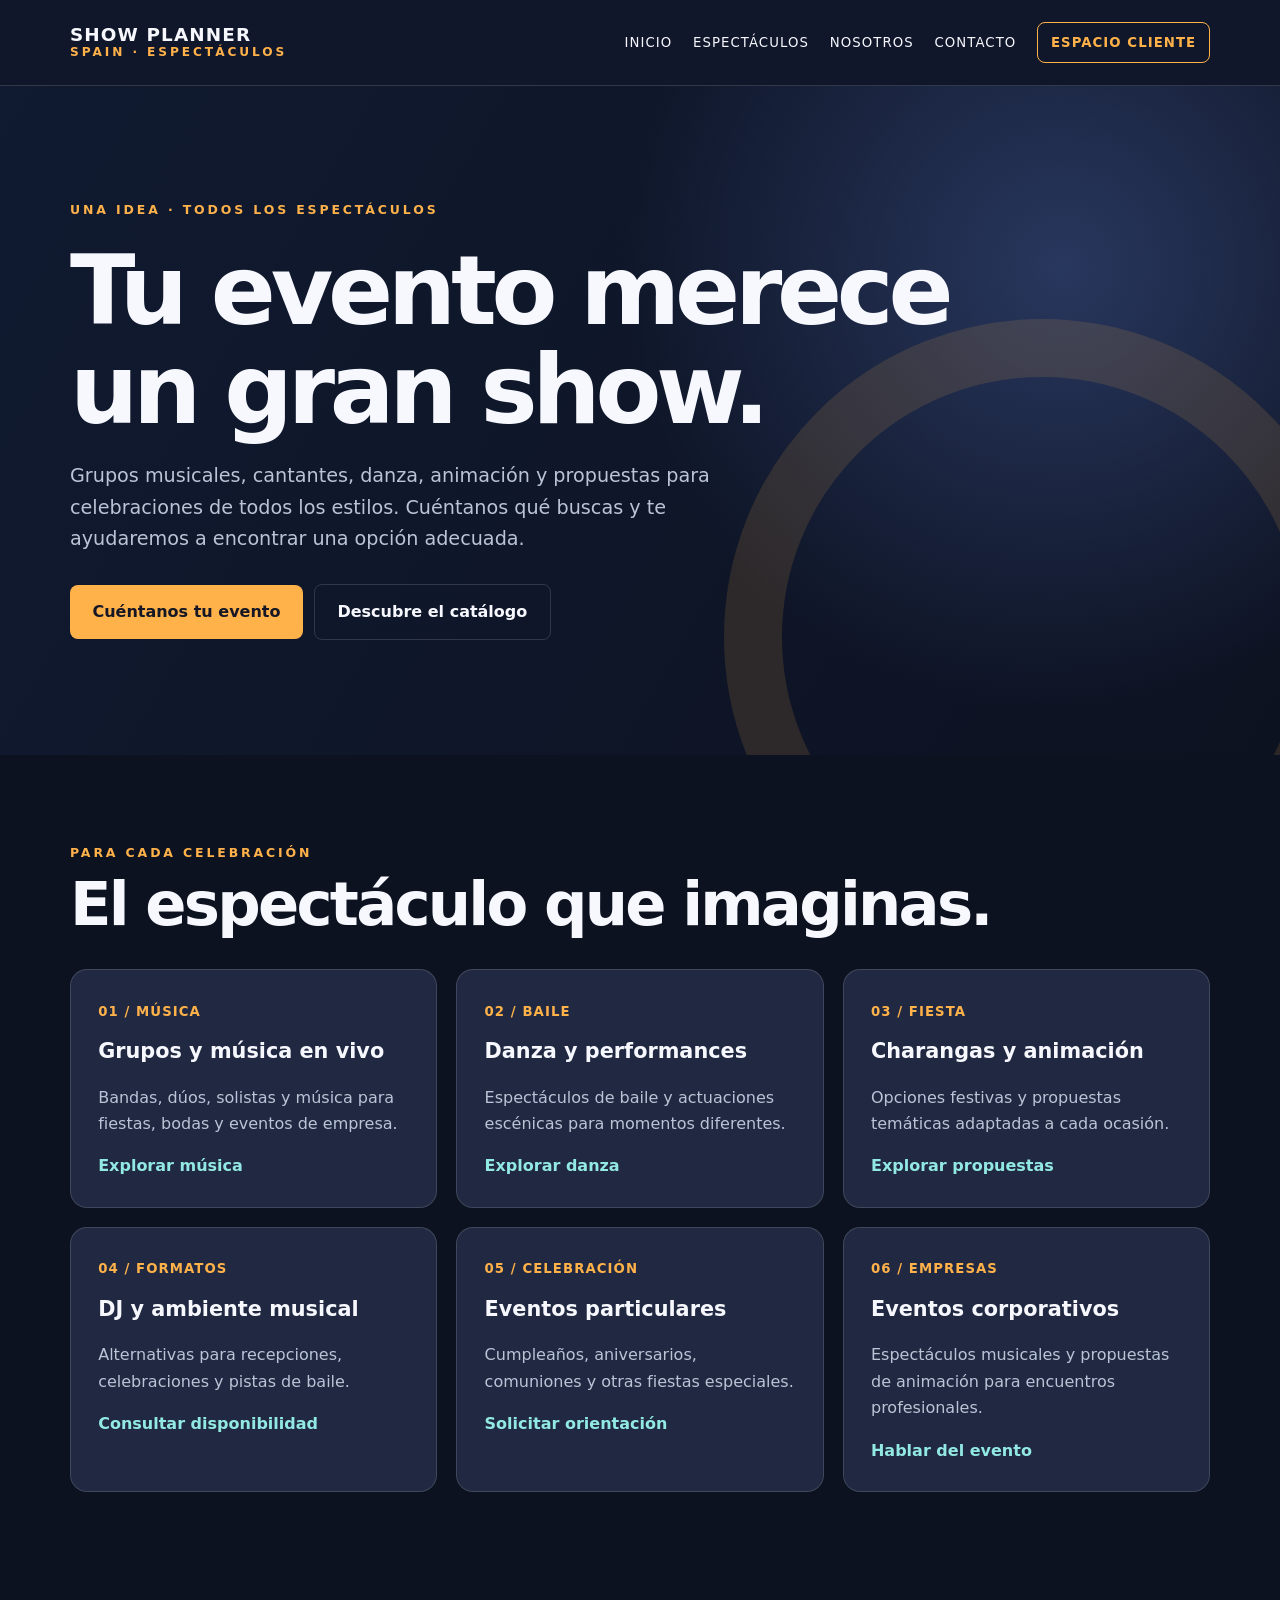
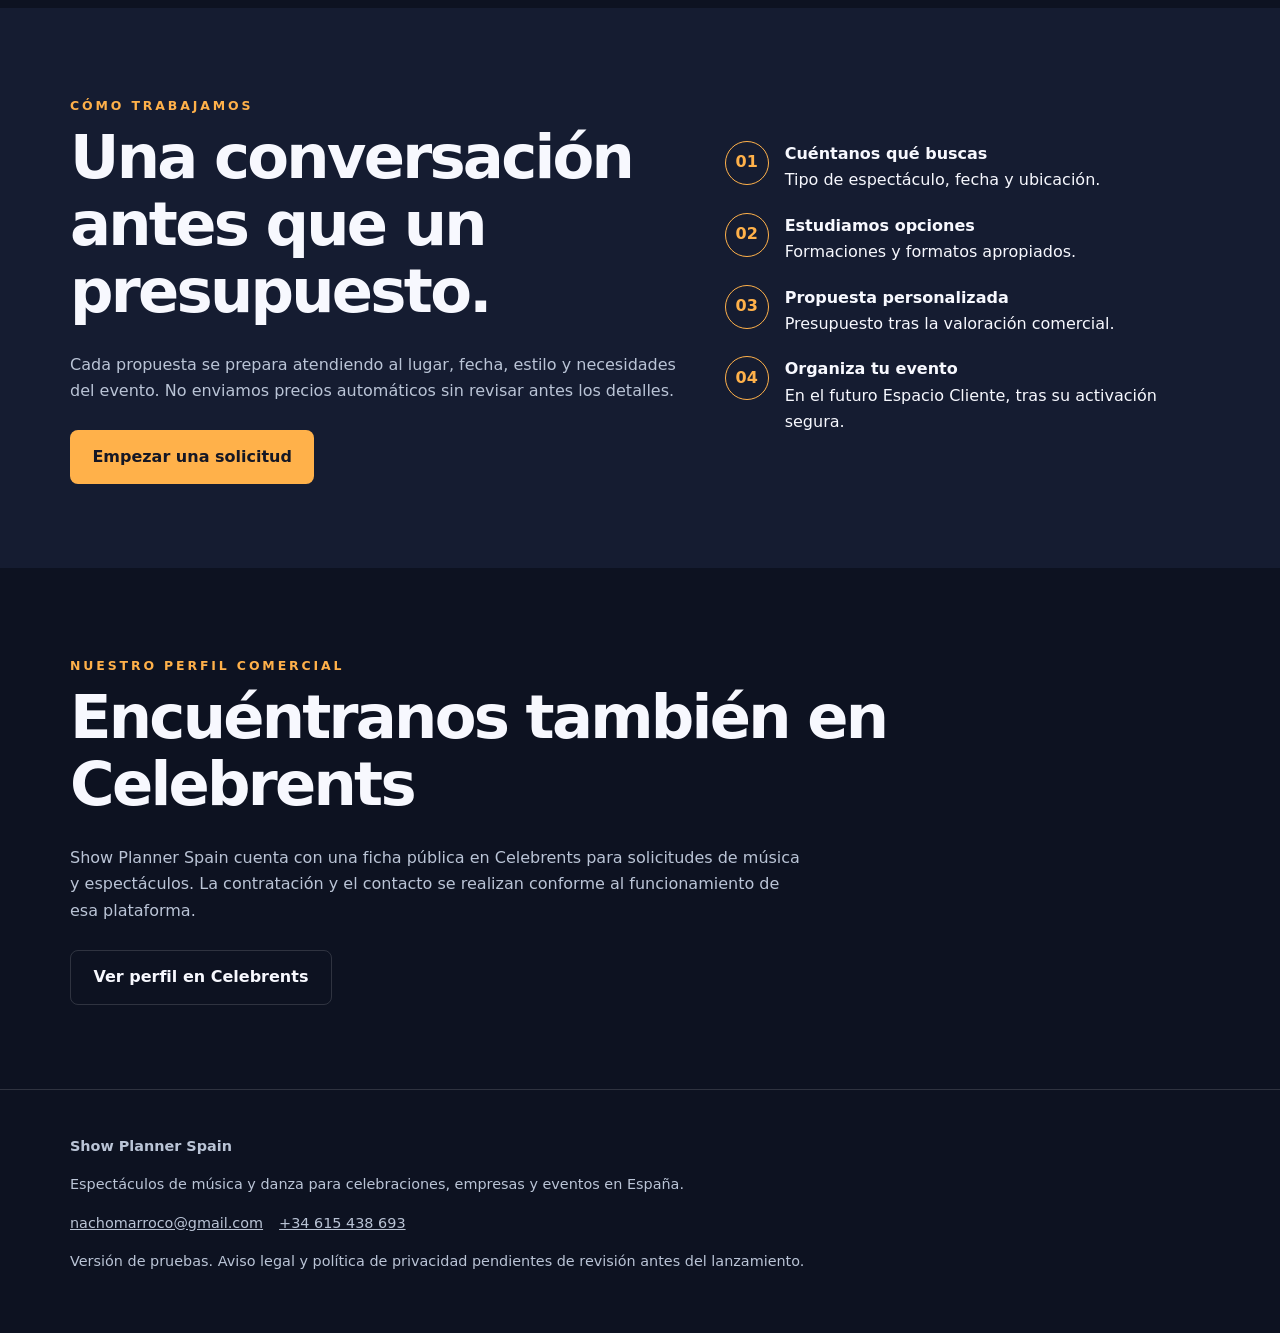
==== index.html @ 099fd8d4 "Initialize independent Show Planner Spain staging website and client portal mockup" ====
<!doctype html><html lang="es"><head><meta charset="utf-8"><meta name="viewport" content="width=device-width,initial-scale=1"><meta name="robots" content="noindex,nofollow"><meta name="theme-color" content="#0d1221"><meta name="description" content="Show Planner Spain: agencia de espectáculos musicales, danza y animación para eventos en España."><title>Espectáculos musicales y danza para eventos | Show Planner Spain</title><link rel="stylesheet" href="styles.css"></head><body><a class="skip" href="#contenido">Saltar al contenido</a><header class="top"><div class="wrap nav"><a class="mark" href="index.html">SHOW PLANNER <span>SPAIN · ESPECTÁCULOS</span></a><nav class="menu" aria-label="Navegación principal"><a href="index.html" aria-current="page">Inicio</a><a href="catalogo.html">Espectáculos</a><a href="quienes-somos.html">Nosotros</a><a href="contacto.html">Contacto</a><a class="client" href="espacio-cliente.html">Espacio Cliente</a></nav></div></header><main id="contenido"><section class="hero"><div class="wrap"><span class="eyebrow">Una idea · Todos los espectáculos</span><h1>Tu evento merece un gran show.</h1><p>Grupos musicales, cantantes, danza, animación y propuestas para celebraciones de todos los estilos. Cuéntanos qué buscas y te ayudaremos a encontrar una opción adecuada.</p><a class="btn" href="contacto.html">Cuéntanos tu evento</a><a class="btn outline" href="catalogo.html">Descubre el catálogo</a></div></section><section class="section" id="catalogo"><div class="wrap"><span class="eyebrow">Para cada celebración</span><h2>El espectáculo que imaginas.</h2><div class="grid"><article class="card"><strong>01 / MÚSICA</strong><h3>Grupos y música en vivo</h3><p>Bandas, dúos, solistas y música para fiestas, bodas y eventos de empresa.</p><a href="catalogo.html#musica">Explorar música</a></article><article class="card"><strong>02 / BAILE</strong><h3>Danza y performances</h3><p>Espectáculos de baile y actuaciones escénicas para momentos diferentes.</p><a href="catalogo.html#danza">Explorar danza</a></article><article class="card"><strong>03 / FIESTA</strong><h3>Charangas y animación</h3><p>Opciones festivas y propuestas temáticas adaptadas a cada ocasión.</p><a href="catalogo.html#fiestas">Explorar propuestas</a></article><article class="card"><strong>04 / FORMATOS</strong><h3>DJ y ambiente musical</h3><p>Alternativas para recepciones, celebraciones y pistas de baile.</p><a href="contacto.html">Consultar disponibilidad</a></article><article class="card"><strong>05 / CELEBRACIÓN</strong><h3>Eventos particulares</h3><p>Cumpleaños, aniversarios, comuniones y otras fiestas especiales.</p><a href="contacto.html">Solicitar orientación</a></article><article class="card"><strong>06 / EMPRESAS</strong><h3>Eventos corporativos</h3><p>Espectáculos musicales y propuestas de animación para encuentros profesionales.</p><a href="contacto.html">Hablar del evento</a></article></div></div></section><section class="section soft"><div class="wrap two"><div><span class="eyebrow">Cómo trabajamos</span><h2>Una conversación antes que un presupuesto.</h2><p class="lead">Cada propuesta se prepara atendiendo al lugar, fecha, estilo y necesidades del evento. No enviamos precios automáticos sin revisar antes los detalles.</p><a class="btn" href="contacto.html">Empezar una solicitud</a></div><div class="steps"><div class="step"><div><strong>Cuéntanos qué buscas</strong><br>Tipo de espectáculo, fecha y ubicación.</div></div><div class="step"><div><strong>Estudiamos opciones</strong><br>Formaciones y formatos apropiados.</div></div><div class="step"><div><strong>Propuesta personalizada</strong><br>Presupuesto tras la valoración comercial.</div></div><div class="step"><div><strong>Organiza tu evento</strong><br>En el futuro Espacio Cliente, tras su activación segura.</div></div></div></div></section><section class="section"><div class="wrap"><span class="eyebrow">Nuestro perfil comercial</span><h2>Encuéntranos también en Celebrents</h2><p class="lead">Show Planner Spain cuenta con una ficha pública en Celebrents para solicitudes de música y espectáculos. La contratación y el contacto se realizan conforme al funcionamiento de esa plataforma.</p><a class="btn outline" href="https://www.celebrents.es/show-planner-spain-139260/" target="_blank" rel="noopener noreferrer">Ver perfil en Celebrents</a></div></section></main><footer class="footer"><div class="wrap"><strong>Show Planner Spain</strong><p>Espectáculos de música y danza para celebraciones, empresas y eventos en España.</p><p><a href="mailto:nachomarroco@gmail.com">nachomarroco@gmail.com</a><a href="tel:+34615438693">+34 615 438 693</a></p><p>Versión de pruebas. Aviso legal y política de privacidad pendientes de revisión antes del lanzamiento.</p></div></footer></body></html>
---- styles.css ----
:root{--bg:#0d1221;--bg2:#151c31;--panel:#202941;--white:#f7f8fe;--muted:#bac4d6;--accent:#ffb14a;--line:rgba(255,255,255,.14);--cyan:#92e8e2}
*{box-sizing:border-box}html{scroll-behavior:smooth}body{margin:0;background:var(--bg);color:var(--white);font:16px/1.65 system-ui,-apple-system,Segoe UI,sans-serif}a{color:inherit}a:hover{color:var(--accent)}.wrap{width:min(1140px,91%);margin:auto}.skip{position:absolute;left:-9999px}.skip:focus{position:fixed;z-index:99;top:1rem;left:1rem;background:#fff;color:#111;padding:1rem}.top{background:#11172a;border-bottom:1px solid var(--line);position:sticky;top:0;z-index:20}.nav{min-height:85px;display:flex;align-items:center;gap:1.4rem;justify-content:space-between}.mark{font-weight:900;letter-spacing:.06em;font-size:1.15rem;line-height:1.12;text-decoration:none}.mark span{display:block;color:var(--accent);font-size:.76rem;letter-spacing:.24em}.menu{display:flex;align-items:center;gap:1.3rem;flex-wrap:wrap}.menu a{font-size:.83rem;text-transform:uppercase;text-decoration:none;letter-spacing:.08em}.menu .client{border:1px solid var(--accent);border-radius:8px;padding:.55rem .8rem;color:var(--accent);font-weight:700}.hero{padding:110px 0 115px;position:relative;overflow:hidden;background:radial-gradient(circle at 83% 27%,#28375e 0,transparent 38%),linear-gradient(120deg,#101a30,#0d1221)}.hero:after{content:'';position:absolute;right:-80px;bottom:-200px;width:520px;height:520px;border:58px solid rgba(255,177,74,.13);border-radius:50%;pointer-events:none}.eyebrow{color:var(--accent);text-transform:uppercase;letter-spacing:.23em;font-size:.78rem;font-weight:800}.hero h1{font-size:clamp(2.75rem,7.6vw,6rem);line-height:1.03;letter-spacing:-.055em;max-width:930px;margin:20px 0}.hero p{color:var(--muted);font-size:1.2rem;max-width:670px}.btn{display:inline-block;background:var(--accent);color:#151725!important;padding:.85rem 1.4rem;border-radius:8px;font-weight:850;text-decoration:none;margin-right:.7rem;margin-top:.6rem}.btn.outline{background:transparent;border:1px solid var(--line);color:var(--white)!important}.section{padding:84px 0}.section.soft{background:var(--bg2)}h2{font-size:clamp(2.1rem,5vw,3.8rem);line-height:1.1;letter-spacing:-.045em;margin:.35rem 0 1.7rem}h3{font-size:1.3rem;margin:.65rem 0}.lead{color:var(--muted);max-width:730px}.grid{display:grid;grid-template-columns:repeat(3,minmax(0,1fr));gap:1.2rem;margin:2rem 0}.card{background:var(--panel);border:1px solid var(--line);padding:1.7rem;border-radius:17px;min-height:210px}.card strong{color:var(--accent);font-size:.83rem;letter-spacing:.08em}.card p{color:var(--muted)}.card a{font-weight:800;text-decoration:none;color:var(--cyan)}.two{display:grid;grid-template-columns:1.25fr 1fr;gap:3rem;align-items:center}.steps{counter-reset:step}.step{display:flex;gap:1rem;margin:1.2rem 0}.step:before{counter-increment:step;content:counter(step,decimal-leading-zero);display:grid;place-items:center;border:1px solid var(--accent);color:var(--accent);height:42px;min-width:42px;border-radius:50%;font-weight:800}.footer{padding:45px 0;border-top:1px solid var(--line);font-size:.9rem;color:var(--muted)}.footer a{margin-right:1rem}.note{border-left:3px solid var(--accent);padding:1.1rem 1.4rem;background:var(--panel);border-radius:0 10px 10px 0;margin:2rem 0}.pill{display:inline-block;border-radius:100px;border:1px solid var(--line);padding:.27rem .8rem;font-size:.8rem;color:var(--cyan)}.portal{max-width:800px;padding:4rem 0}.portal-card{background:var(--panel);border:1px solid var(--line);padding:2rem;border-radius:18px}.status{border-radius:8px;padding:.8rem 1rem;background:#2b2832;color:#ffe6bc}.tag{display:inline-block;background:rgba(255,177,74,.1);color:var(--accent);border:1px solid rgba(255,177,74,.3);border-radius:8px;padding:.15rem .6rem;font-size:.77rem}.contact-card{padding:2rem;background:var(--panel);border-radius:16px;border:1px solid var(--line)}.contact-card a{font-weight:700;word-break:break-word}@media(max-width:870px){.grid{grid-template-columns:repeat(2,1fr)}.two{grid-template-columns:1fr}.nav{align-items:flex-start;padding:18px 0;flex-direction:column}.menu{gap:.8rem}.menu a{font-size:.75rem}}@media(max-width:570px){.hero{padding:68px 0 80px}.grid{grid-template-columns:1fr}.section{padding:60px 0}.btn{display:block;text-align:center;margin-right:0}.card{min-height:auto}.menu .client{width:100%;text-align:center}}
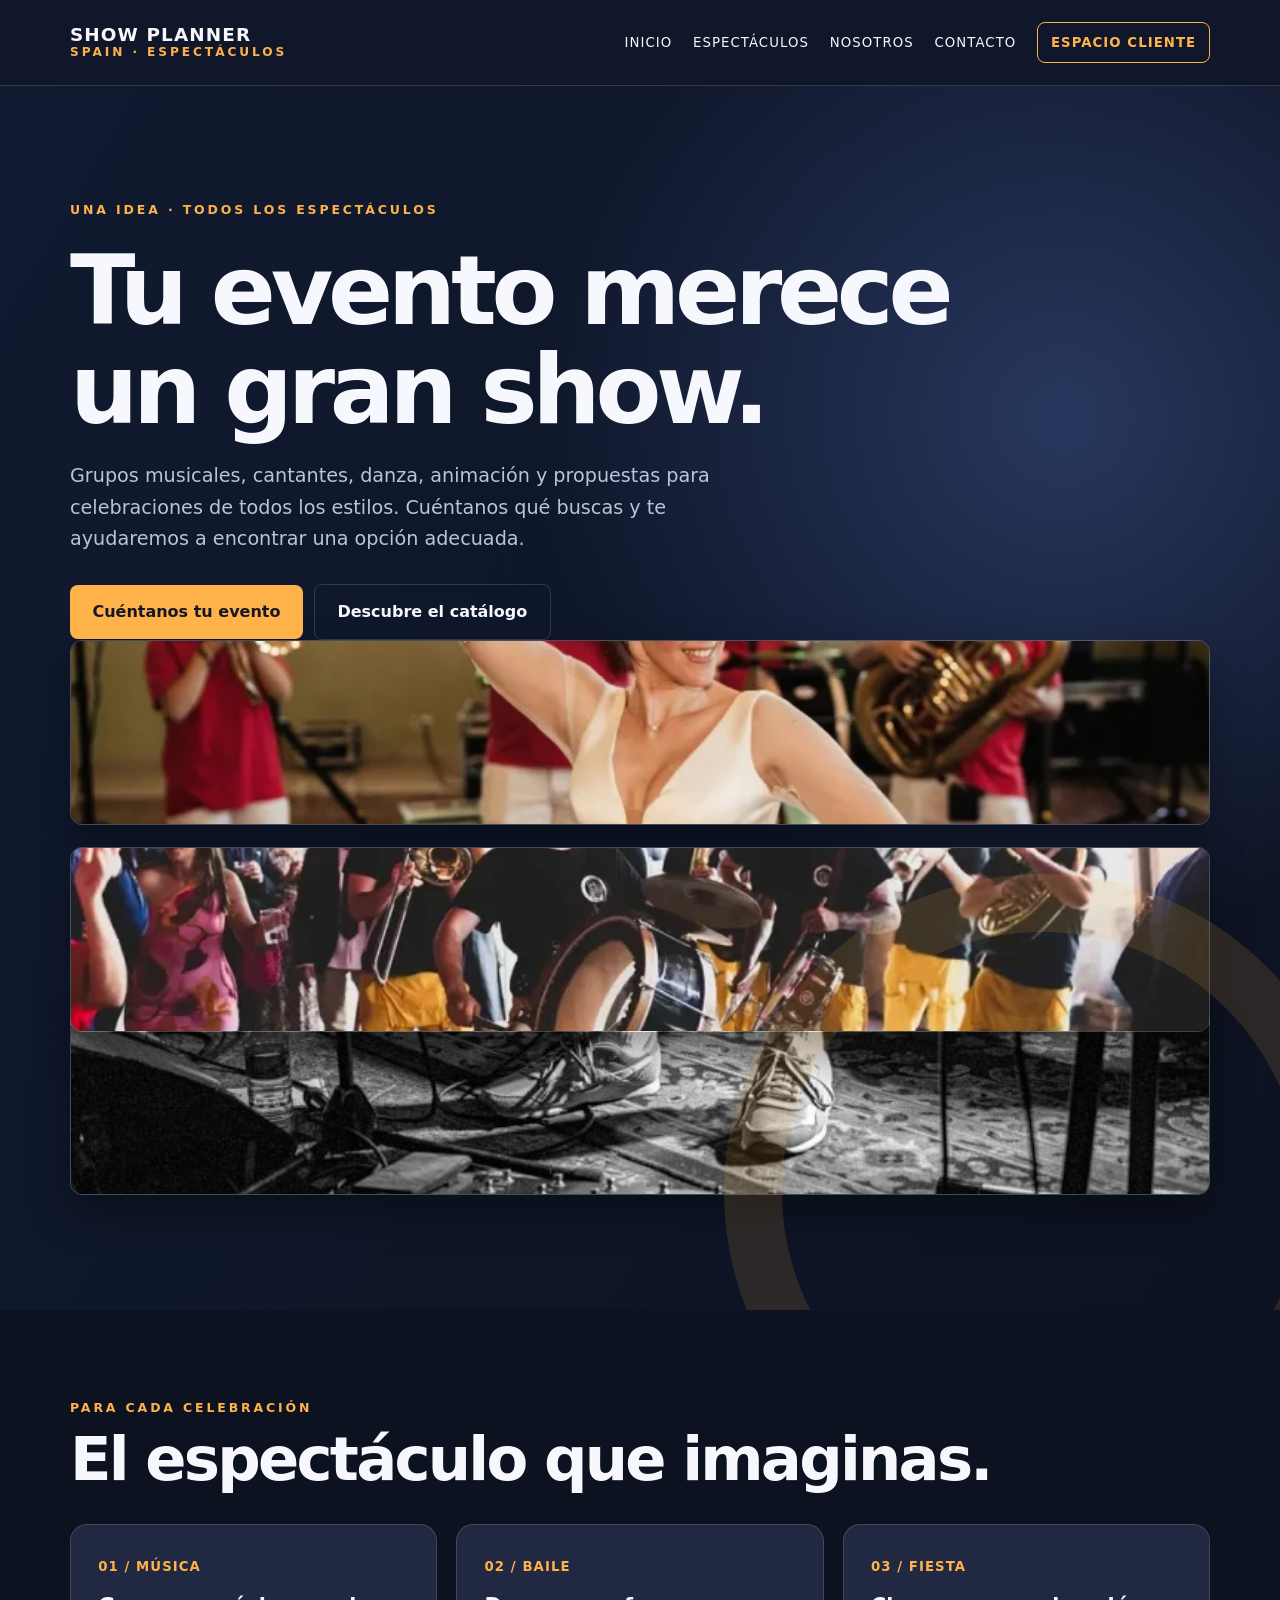
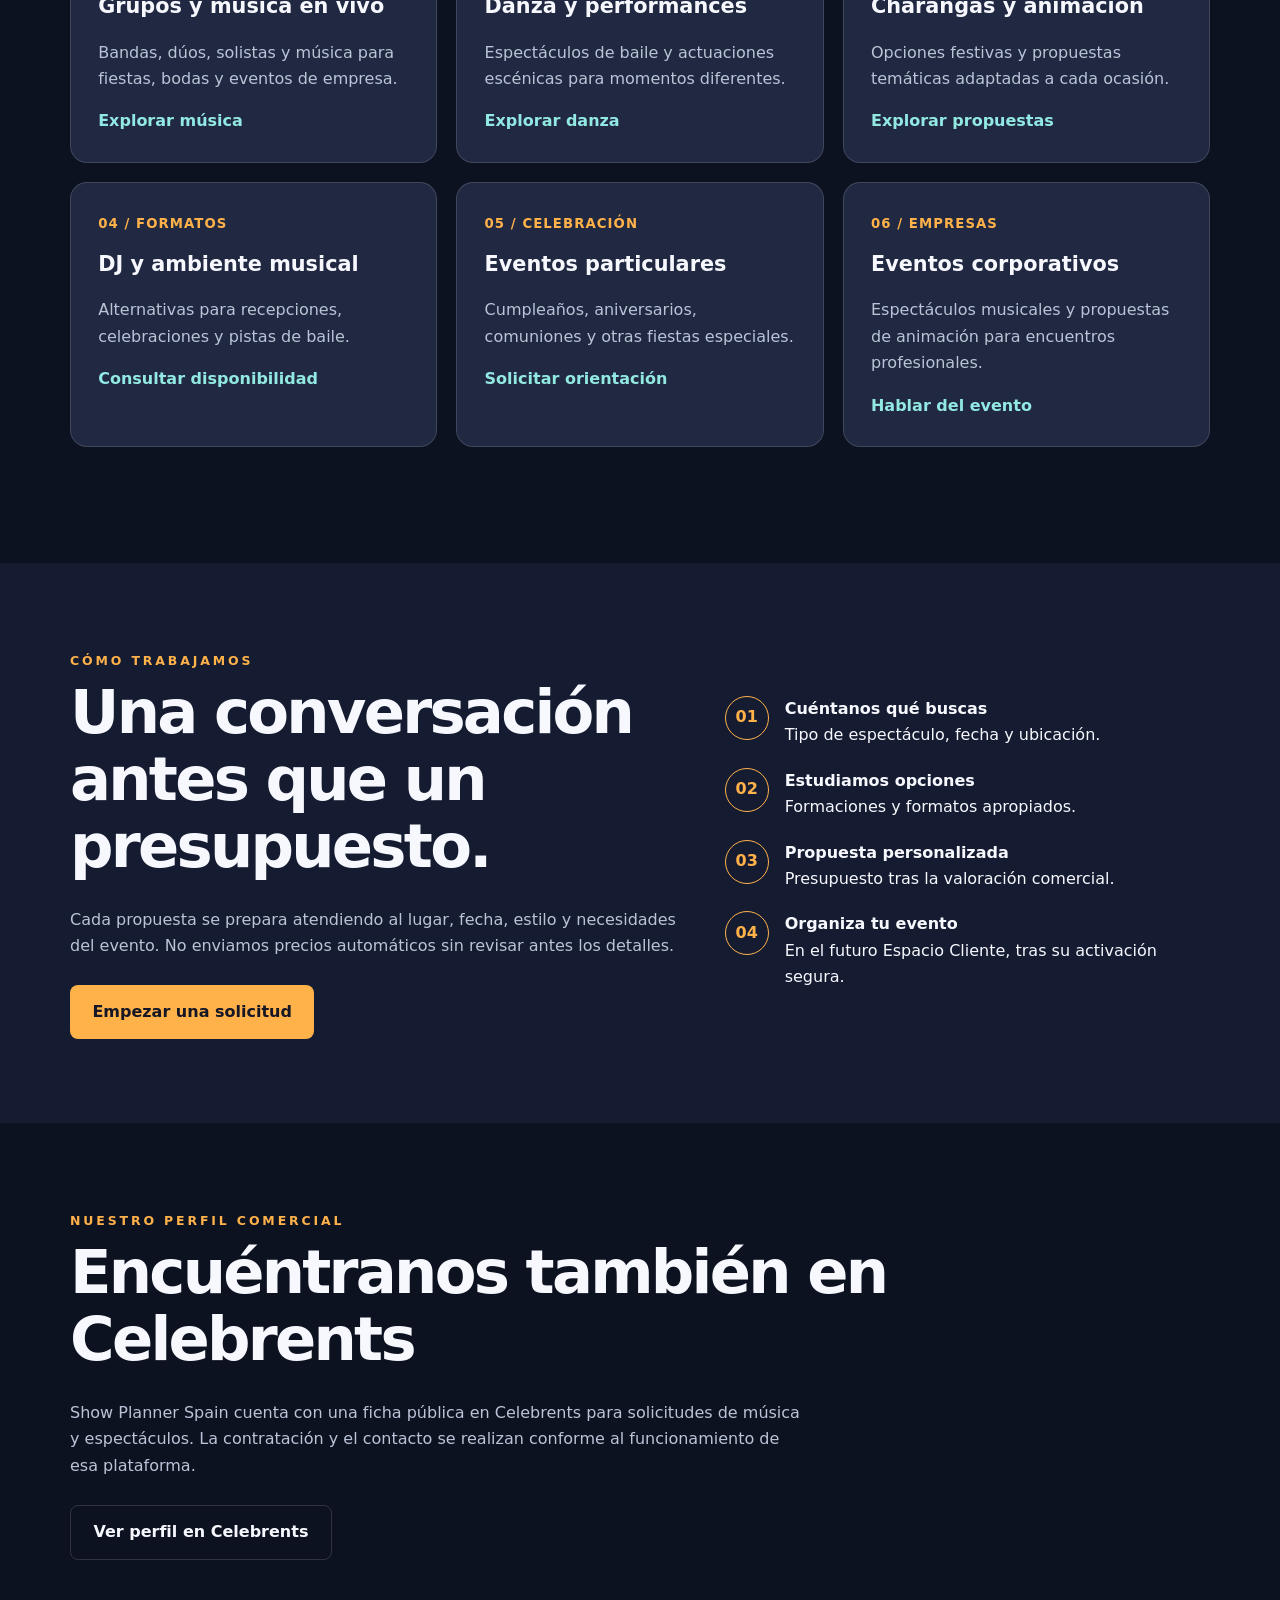
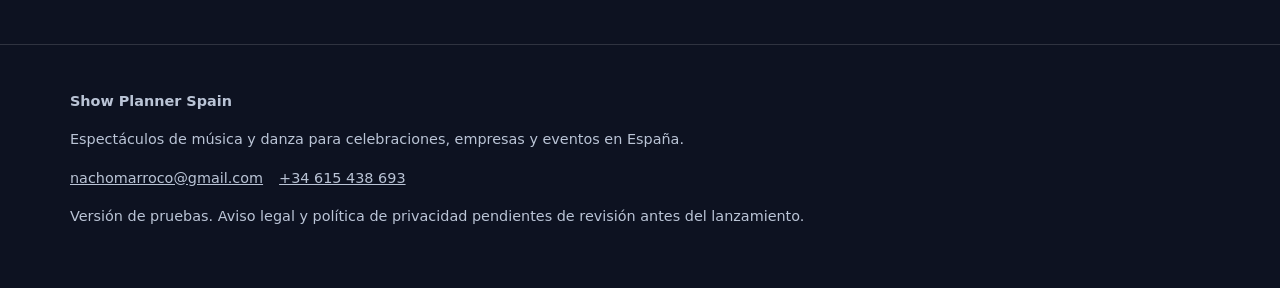
==== commit 4bc6b951: "Add locally hosted original Show Planner images to staging homepage" ====
--- a/index.html
+++ b/index.html
@@ -1 +1 @@
-<!doctype html><html lang="es"><head><meta charset="utf-8"><meta name="viewport" content="width=device-width,initial-scale=1"><meta name="robots" content="noindex,nofollow"><meta name="theme-color" content="#0d1221"><meta name="description" content="Show Planner Spain: agencia de espectáculos musicales, danza y animación para eventos en España."><title>Espectáculos musicales y danza para eventos | Show Planner Spain</title><link rel="stylesheet" href="styles.css"></head><body><a class="skip" href="#contenido">Saltar al contenido</a><header class="top"><div class="wrap nav"><a class="mark" href="index.html">SHOW PLANNER <span>SPAIN · ESPECTÁCULOS</span></a><nav class="menu" aria-label="Navegación principal"><a href="index.html" aria-current="page">Inicio</a><a href="catalogo.html">Espectáculos</a><a href="quienes-somos.html">Nosotros</a><a href="contacto.html">Contacto</a><a class="client" href="espacio-cliente.html">Espacio Cliente</a></nav></div></header><main id="contenido"><section class="hero"><div class="wrap"><span class="eyebrow">Una idea · Todos los espectáculos</span><h1>Tu evento merece un gran show.</h1><p>Grupos musicales, cantantes, danza, animación y propuestas para celebraciones de todos los estilos. Cuéntanos qué buscas y te ayudaremos a encontrar una opción adecuada.</p><a class="btn" href="contacto.html">Cuéntanos tu evento</a><a class="btn outline" href="catalogo.html">Descubre el catálogo</a></div></section><section class="section" id="catalogo"><div class="wrap"><span class="eyebrow">Para cada celebración</span><h2>El espectáculo que imaginas.</h2><div class="grid"><article class="card"><strong>01 / MÚSICA</strong><h3>Grupos y música en vivo</h3><p>Bandas, dúos, solistas y música para fiestas, bodas y eventos de empresa.</p><a href="catalogo.html#musica">Explorar música</a></article><article class="card"><strong>02 / BAILE</strong><h3>Danza y performances</h3><p>Espectáculos de baile y actuaciones escénicas para momentos diferentes.</p><a href="catalogo.html#danza">Explorar danza</a></article><article class="card"><strong>03 / FIESTA</strong><h3>Charangas y animación</h3><p>Opciones festivas y propuestas temáticas adaptadas a cada ocasión.</p><a href="catalogo.html#fiestas">Explorar propuestas</a></article><article class="card"><strong>04 / FORMATOS</strong><h3>DJ y ambiente musical</h3><p>Alternativas para recepciones, celebraciones y pistas de baile.</p><a href="contacto.html">Consultar disponibilidad</a></article><article class="card"><strong>05 / CELEBRACIÓN</strong><h3>Eventos particulares</h3><p>Cumpleaños, aniversarios, comuniones y otras fiestas especiales.</p><a href="contacto.html">Solicitar orientación</a></article><article class="card"><strong>06 / EMPRESAS</strong><h3>Eventos corporativos</h3><p>Espectáculos musicales y propuestas de animación para encuentros profesionales.</p><a href="contacto.html">Hablar del evento</a></article></div></div></section><section class="section soft"><div class="wrap two"><div><span class="eyebrow">Cómo trabajamos</span><h2>Una conversación antes que un presupuesto.</h2><p class="lead">Cada propuesta se prepara atendiendo al lugar, fecha, estilo y necesidades del evento. No enviamos precios automáticos sin revisar antes los detalles.</p><a class="btn" href="contacto.html">Empezar una solicitud</a></div><div class="steps"><div class="step"><div><strong>Cuéntanos qué buscas</strong><br>Tipo de espectáculo, fecha y ubicación.</div></div><div class="step"><div><strong>Estudiamos opciones</strong><br>Formaciones y formatos apropiados.</div></div><div class="step"><div><strong>Propuesta personalizada</strong><br>Presupuesto tras la valoración comercial.</div></div><div class="step"><div><strong>Organiza tu evento</strong><br>En el futuro Espacio Cliente, tras su activación segura.</div></div></div></div></section><section class="section"><div class="wrap"><span class="eyebrow">Nuestro perfil comercial</span><h2>Encuéntranos también en Celebrents</h2><p class="lead">Show Planner Spain cuenta con una ficha pública en Celebrents para solicitudes de música y espectáculos. La contratación y el contacto se realizan conforme al funcionamiento de esa plataforma.</p><a class="btn outline" href="https://www.celebrents.es/show-planner-spain-139260/" target="_blank" rel="noopener noreferrer">Ver perfil en Celebrents</a></div></section></main><footer class="footer"><div class="wrap"><strong>Show Planner Spain</strong><p>Espectáculos de música y danza para celebraciones, empresas y eventos en España.</p><p><a href="mailto:nachomarroco@gmail.com">nachomarroco@gmail.com</a><a href="tel:+34615438693">+34 615 438 693</a></p><p>Versión de pruebas. Aviso legal y política de privacidad pendientes de revisión antes del lanzamiento.</p></div></footer></body></html>+<!doctype html><html lang="es"><head><meta charset="utf-8"><meta name="viewport" content="width=device-width,initial-scale=1"><meta name="robots" content="noindex,nofollow"><meta name="theme-color" content="#0d1221"><meta name="description" content="Show Planner Spain: agencia de espectáculos musicales, danza y animación para eventos en España."><title>Espectáculos musicales y danza para eventos | Show Planner Spain</title><link rel="stylesheet" href="styles.css"></head><body><a class="skip" href="#contenido">Saltar al contenido</a><header class="top"><div class="wrap nav"><a class="mark" href="index.html">SHOW PLANNER <span>SPAIN · ESPECTÁCULOS</span></a><nav class="menu" aria-label="Navegación principal"><a href="index.html" aria-current="page">Inicio</a><a href="catalogo.html">Espectáculos</a><a href="quienes-somos.html">Nosotros</a><a href="contacto.html">Contacto</a><a class="client" href="espacio-cliente.html">Espacio Cliente</a></nav></div></header><main id="contenido"><section class="hero"><div class="wrap"><span class="eyebrow">Una idea · Todos los espectáculos</span><h1>Tu evento merece un gran show.</h1><p>Grupos musicales, cantantes, danza, animación y propuestas para celebraciones de todos los estilos. Cuéntanos qué buscas y te ayudaremos a encontrar una opción adecuada.</p><a class="btn" href="contacto.html">Cuéntanos tu evento</a><a class="btn outline" href="catalogo.html">Descubre el catálogo</a><div class="hero-images" aria-label="Fotografías procedentes de la web original Show Planner Spain"><img src="assets/espectaculo-01.webp" alt="Fotografía de un espectáculo en Show Planner Spain" loading="lazy"><img src="assets/espectaculo-02.webp" alt="Actuación musical de la galería de Show Planner Spain" loading="lazy"><img src="assets/espectaculo-03.jpg" alt="Imagen del catálogo original de Show Planner Spain" loading="lazy"></div></div></section><section class="section" id="catalogo"><div class="wrap"><span class="eyebrow">Para cada celebración</span><h2>El espectáculo que imaginas.</h2><div class="grid"><article class="card"><strong>01 / MÚSICA</strong><h3>Grupos y música en vivo</h3><p>Bandas, dúos, solistas y música para fiestas, bodas y eventos de empresa.</p><a href="catalogo.html#musica">Explorar música</a></article><article class="card"><strong>02 / BAILE</strong><h3>Danza y performances</h3><p>Espectáculos de baile y actuaciones escénicas para momentos diferentes.</p><a href="catalogo.html#danza">Explorar danza</a></article><article class="card"><strong>03 / FIESTA</strong><h3>Charangas y animación</h3><p>Opciones festivas y propuestas temáticas adaptadas a cada ocasión.</p><a href="catalogo.html#fiestas">Explorar propuestas</a></article><article class="card"><strong>04 / FORMATOS</strong><h3>DJ y ambiente musical</h3><p>Alternativas para recepciones, celebraciones y pistas de baile.</p><a href="contacto.html">Consultar disponibilidad</a></article><article class="card"><strong>05 / CELEBRACIÓN</strong><h3>Eventos particulares</h3><p>Cumpleaños, aniversarios, comuniones y otras fiestas especiales.</p><a href="contacto.html">Solicitar orientación</a></article><article class="card"><strong>06 / EMPRESAS</strong><h3>Eventos corporativos</h3><p>Espectáculos musicales y propuestas de animación para encuentros profesionales.</p><a href="contacto.html">Hablar del evento</a></article></div></div></section><section class="section soft"><div class="wrap two"><div><span class="eyebrow">Cómo trabajamos</span><h2>Una conversación antes que un presupuesto.</h2><p class="lead">Cada propuesta se prepara atendiendo al lugar, fecha, estilo y necesidades del evento. No enviamos precios automáticos sin revisar antes los detalles.</p><a class="btn" href="contacto.html">Empezar una solicitud</a></div><div class="steps"><div class="step"><div><strong>Cuéntanos qué buscas</strong><br>Tipo de espectáculo, fecha y ubicación.</div></div><div class="step"><div><strong>Estudiamos opciones</strong><br>Formaciones y formatos apropiados.</div></div><div class="step"><div><strong>Propuesta personalizada</strong><br>Presupuesto tras la valoración comercial.</div></div><div class="step"><div><strong>Organiza tu evento</strong><br>En el futuro Espacio Cliente, tras su activación segura.</div></div></div></div></section><section class="section"><div class="wrap"><span class="eyebrow">Nuestro perfil comercial</span><h2>Encuéntranos también en Celebrents</h2><p class="lead">Show Planner Spain cuenta con una ficha pública en Celebrents para solicitudes de música y espectáculos. La contratación y el contacto se realizan conforme al funcionamiento de esa plataforma.</p><a class="btn outline" href="https://www.celebrents.es/show-planner-spain-139260/" target="_blank" rel="noopener noreferrer">Ver perfil en Celebrents</a></div></section></main><footer class="footer"><div class="wrap"><strong>Show Planner Spain</strong><p>Espectáculos de música y danza para celebraciones, empresas y eventos en España.</p><p><a href="mailto:nachomarroco@gmail.com">nachomarroco@gmail.com</a><a href="tel:+34615438693">+34 615 438 693</a></p><p>Versión de pruebas. Aviso legal y política de privacidad pendientes de revisión antes del lanzamiento.</p></div></footer></body></html>
--- a/styles.css
+++ b/styles.css
@@ -1,2 +1,2 @@
 :root{--bg:#0d1221;--bg2:#151c31;--panel:#202941;--white:#f7f8fe;--muted:#bac4d6;--accent:#ffb14a;--line:rgba(255,255,255,.14);--cyan:#92e8e2}
-*{box-sizing:border-box}html{scroll-behavior:smooth}body{margin:0;background:var(--bg);color:var(--white);font:16px/1.65 system-ui,-apple-system,Segoe UI,sans-serif}a{color:inherit}a:hover{color:var(--accent)}.wrap{width:min(1140px,91%);margin:auto}.skip{position:absolute;left:-9999px}.skip:focus{position:fixed;z-index:99;top:1rem;left:1rem;background:#fff;color:#111;padding:1rem}.top{background:#11172a;border-bottom:1px solid var(--line);position:sticky;top:0;z-index:20}.nav{min-height:85px;display:flex;align-items:center;gap:1.4rem;justify-content:space-between}.mark{font-weight:900;letter-spacing:.06em;font-size:1.15rem;line-height:1.12;text-decoration:none}.mark span{display:block;color:var(--accent);font-size:.76rem;letter-spacing:.24em}.menu{display:flex;align-items:center;gap:1.3rem;flex-wrap:wrap}.menu a{font-size:.83rem;text-transform:uppercase;text-decoration:none;letter-spacing:.08em}.menu .client{border:1px solid var(--accent);border-radius:8px;padding:.55rem .8rem;color:var(--accent);font-weight:700}.hero{padding:110px 0 115px;position:relative;overflow:hidden;background:radial-gradient(circle at 83% 27%,#28375e 0,transparent 38%),linear-gradient(120deg,#101a30,#0d1221)}.hero:after{content:'';position:absolute;right:-80px;bottom:-200px;width:520px;height:520px;border:58px solid rgba(255,177,74,.13);border-radius:50%;pointer-events:none}.eyebrow{color:var(--accent);text-transform:uppercase;letter-spacing:.23em;font-size:.78rem;font-weight:800}.hero h1{font-size:clamp(2.75rem,7.6vw,6rem);line-height:1.03;letter-spacing:-.055em;max-width:930px;margin:20px 0}.hero p{color:var(--muted);font-size:1.2rem;max-width:670px}.btn{display:inline-block;background:var(--accent);color:#151725!important;padding:.85rem 1.4rem;border-radius:8px;font-weight:850;text-decoration:none;margin-right:.7rem;margin-top:.6rem}.btn.outline{background:transparent;border:1px solid var(--line);color:var(--white)!important}.section{padding:84px 0}.section.soft{background:var(--bg2)}h2{font-size:clamp(2.1rem,5vw,3.8rem);line-height:1.1;letter-spacing:-.045em;margin:.35rem 0 1.7rem}h3{font-size:1.3rem;margin:.65rem 0}.lead{color:var(--muted);max-width:730px}.grid{display:grid;grid-template-columns:repeat(3,minmax(0,1fr));gap:1.2rem;margin:2rem 0}.card{background:var(--panel);border:1px solid var(--line);padding:1.7rem;border-radius:17px;min-height:210px}.card strong{color:var(--accent);font-size:.83rem;letter-spacing:.08em}.card p{color:var(--muted)}.card a{font-weight:800;text-decoration:none;color:var(--cyan)}.two{display:grid;grid-template-columns:1.25fr 1fr;gap:3rem;align-items:center}.steps{counter-reset:step}.step{display:flex;gap:1rem;margin:1.2rem 0}.step:before{counter-increment:step;content:counter(step,decimal-leading-zero);display:grid;place-items:center;border:1px solid var(--accent);color:var(--accent);height:42px;min-width:42px;border-radius:50%;font-weight:800}.footer{padding:45px 0;border-top:1px solid var(--line);font-size:.9rem;color:var(--muted)}.footer a{margin-right:1rem}.note{border-left:3px solid var(--accent);padding:1.1rem 1.4rem;background:var(--panel);border-radius:0 10px 10px 0;margin:2rem 0}.pill{display:inline-block;border-radius:100px;border:1px solid var(--line);padding:.27rem .8rem;font-size:.8rem;color:var(--cyan)}.portal{max-width:800px;padding:4rem 0}.portal-card{background:var(--panel);border:1px solid var(--line);padding:2rem;border-radius:18px}.status{border-radius:8px;padding:.8rem 1rem;background:#2b2832;color:#ffe6bc}.tag{display:inline-block;background:rgba(255,177,74,.1);color:var(--accent);border:1px solid rgba(255,177,74,.3);border-radius:8px;padding:.15rem .6rem;font-size:.77rem}.contact-card{padding:2rem;background:var(--panel);border-radius:16px;border:1px solid var(--line)}.contact-card a{font-weight:700;word-break:break-word}@media(max-width:870px){.grid{grid-template-columns:repeat(2,1fr)}.two{grid-template-columns:1fr}.nav{align-items:flex-start;padding:18px 0;flex-direction:column}.menu{gap:.8rem}.menu a{font-size:.75rem}}@media(max-width:570px){.hero{padding:68px 0 80px}.grid{grid-template-columns:1fr}.section{padding:60px 0}.btn{display:block;text-align:center;margin-right:0}.card{min-height:auto}.menu .client{width:100%;text-align:center}}+*{box-sizing:border-box}html{scroll-behavior:smooth}body{margin:0;background:var(--bg);color:var(--white);font:16px/1.65 system-ui,-apple-system,Segoe UI,sans-serif}a{color:inherit}a:hover{color:var(--accent)}.wrap{width:min(1140px,91%);margin:auto}.skip{position:absolute;left:-9999px}.skip:focus{position:fixed;z-index:99;top:1rem;left:1rem;background:#fff;color:#111;padding:1rem}.top{background:#11172a;border-bottom:1px solid var(--line);position:sticky;top:0;z-index:20}.nav{min-height:85px;display:flex;align-items:center;gap:1.4rem;justify-content:space-between}.mark{font-weight:900;letter-spacing:.06em;font-size:1.15rem;line-height:1.12;text-decoration:none}.mark span{display:block;color:var(--accent);font-size:.76rem;letter-spacing:.24em}.menu{display:flex;align-items:center;gap:1.3rem;flex-wrap:wrap}.menu a{font-size:.83rem;text-transform:uppercase;text-decoration:none;letter-spacing:.08em}.menu .client{border:1px solid var(--accent);border-radius:8px;padding:.55rem .8rem;color:var(--accent);font-weight:700}.hero{padding:110px 0 115px;position:relative;overflow:hidden;background:radial-gradient(circle at 83% 27%,#28375e 0,transparent 38%),linear-gradient(120deg,#101a30,#0d1221)}.hero:after{content:'';position:absolute;right:-80px;bottom:-200px;width:520px;height:520px;border:58px solid rgba(255,177,74,.13);border-radius:50%;pointer-events:none}.eyebrow{color:var(--accent);text-transform:uppercase;letter-spacing:.23em;font-size:.78rem;font-weight:800}.hero h1{font-size:clamp(2.75rem,7.6vw,6rem);line-height:1.03;letter-spacing:-.055em;max-width:930px;margin:20px 0}.hero p{color:var(--muted);font-size:1.2rem;max-width:670px}.btn{display:inline-block;background:var(--accent);color:#151725!important;padding:.85rem 1.4rem;border-radius:8px;font-weight:850;text-decoration:none;margin-right:.7rem;margin-top:.6rem}.btn.outline{background:transparent;border:1px solid var(--line);color:var(--white)!important}.section{padding:84px 0}.section.soft{background:var(--bg2)}h2{font-size:clamp(2.1rem,5vw,3.8rem);line-height:1.1;letter-spacing:-.045em;margin:.35rem 0 1.7rem}h3{font-size:1.3rem;margin:.65rem 0}.lead{color:var(--muted);max-width:730px}.grid{display:grid;grid-template-columns:repeat(3,minmax(0,1fr));gap:1.2rem;margin:2rem 0}.card{background:var(--panel);border:1px solid var(--line);padding:1.7rem;border-radius:17px;min-height:210px}.card strong{color:var(--accent);font-size:.83rem;letter-spacing:.08em}.card p{color:var(--muted)}.card a{font-weight:800;text-decoration:none;color:var(--cyan)}.two{display:grid;grid-template-columns:1.25fr 1fr;gap:3rem;align-items:center}.steps{counter-reset:step}.step{display:flex;gap:1rem;margin:1.2rem 0}.step:before{counter-increment:step;content:counter(step,decimal-leading-zero);display:grid;place-items:center;border:1px solid var(--accent);color:var(--accent);height:42px;min-width:42px;border-radius:50%;font-weight:800}.footer{padding:45px 0;border-top:1px solid var(--line);font-size:.9rem;color:var(--muted)}.footer a{margin-right:1rem}.note{border-left:3px solid var(--accent);padding:1.1rem 1.4rem;background:var(--panel);border-radius:0 10px 10px 0;margin:2rem 0}.pill{display:inline-block;border-radius:100px;border:1px solid var(--line);padding:.27rem .8rem;font-size:.8rem;color:var(--cyan)}.portal{max-width:800px;padding:4rem 0}.portal-card{background:var(--panel);border:1px solid var(--line);padding:2rem;border-radius:18px}.status{border-radius:8px;padding:.8rem 1rem;background:#2b2832;color:#ffe6bc}.tag{display:inline-block;background:rgba(255,177,74,.1);color:var(--accent);border:1px solid rgba(255,177,74,.3);border-radius:8px;padding:.15rem .6rem;font-size:.77rem}.contact-card{padding:2rem;background:var(--panel);border-radius:16px;border:1px solid var(--line)}.contact-card a{font-weight:700;word-break:break-word}@media(max-width:870px){.grid{grid-template-columns:repeat(2,1fr)}.two{grid-template-columns:1fr}.nav{align-items:flex-start;padding:18px 0;flex-direction:column}.menu{gap:.8rem}.menu a{font-size:.75rem}}@media(max-width:570px){.hero{padding:68px 0 80px}.grid{grid-template-columns:1fr}.section{padding:60px 0}.btn{display:block;text-align:center;margin-right:0}.card{min-height:auto}.menu .client{width:100%;text-align:center}}\n/* Galería de imágenes originales de Show Planner Spain; incorporadas localmente */\n.hero-images{display:grid;grid-template-columns:1fr 1fr 1fr;gap:12px;margin-top:45px;max-width:850px}.hero-images img{display:block;width:100%;height:185px;object-fit:cover;border-radius:12px;border:1px solid rgba(255,255,255,.23);box-shadow:0 18px 40px #0005}.hero-images img:nth-child(2){transform:translateY(22px)}@media(max-width:570px){.hero-images{gap:6px}.hero-images img{height:110px;border-radius:7px}.hero-images img:nth-child(2){transform:translateY(10px)}}\n
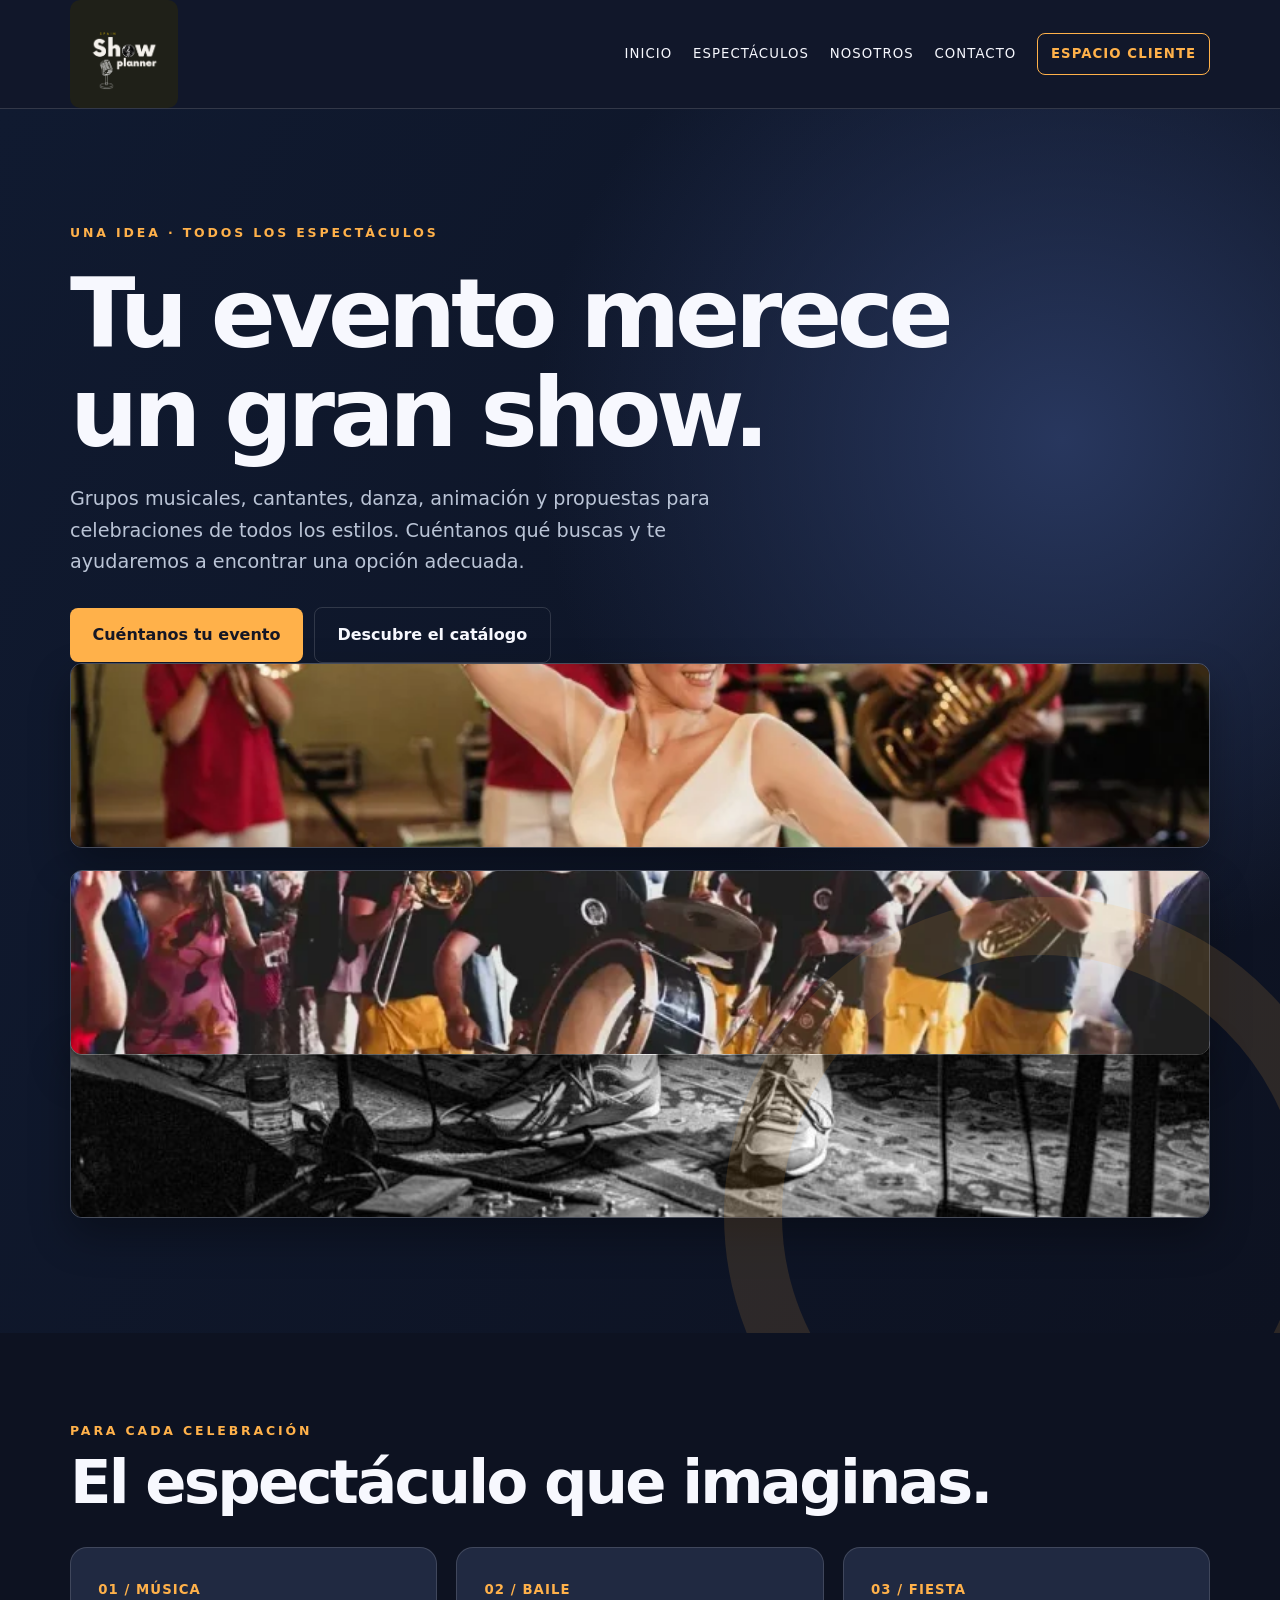
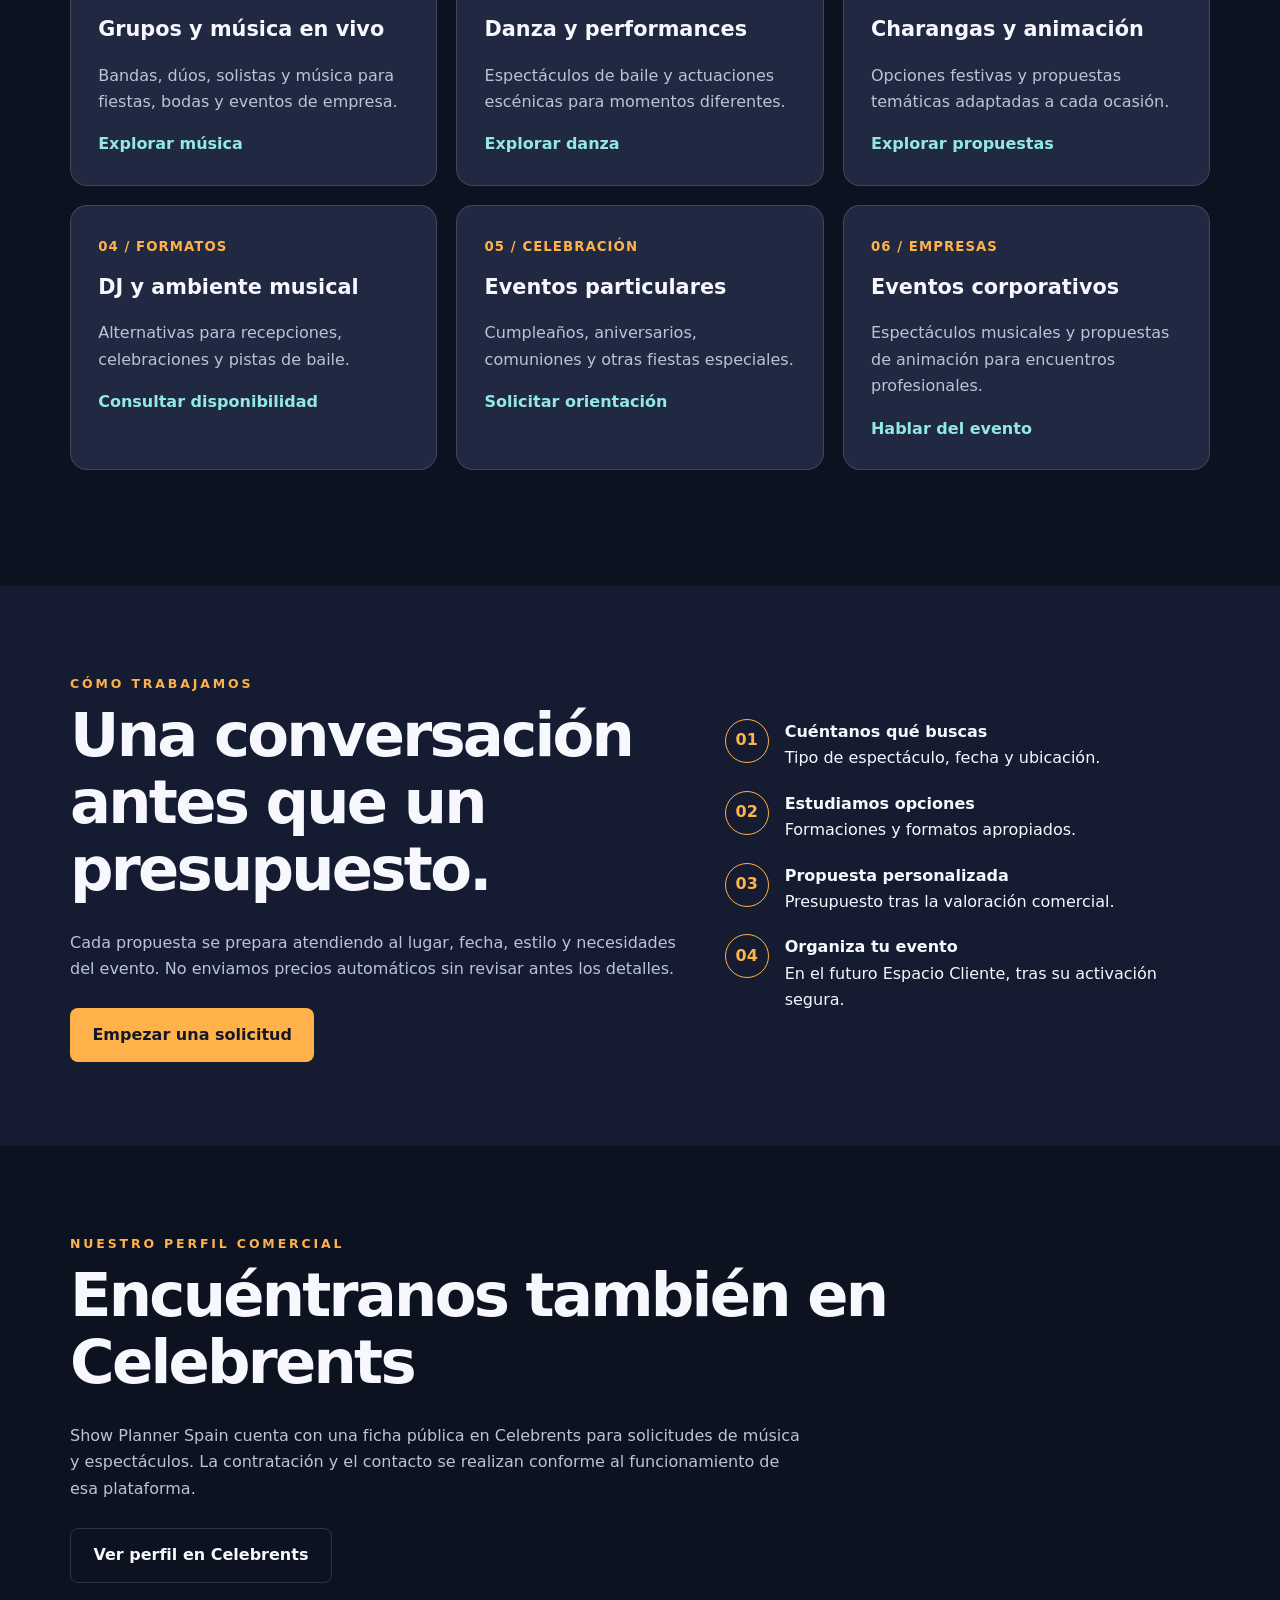
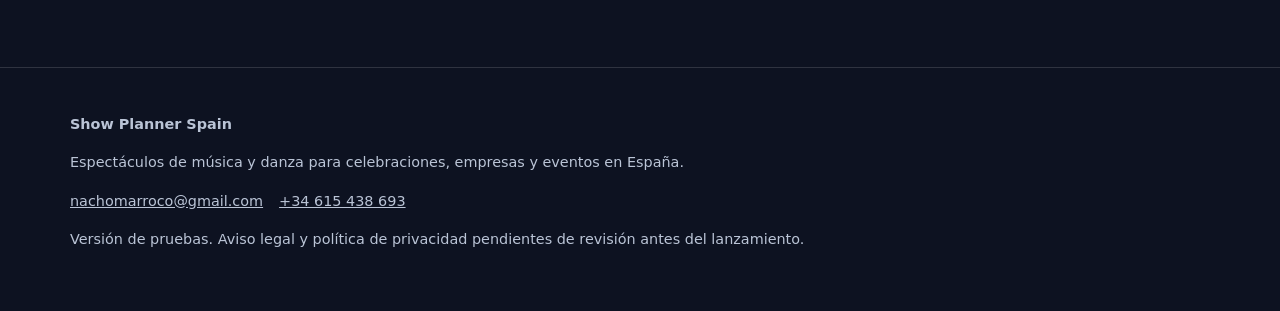
==== commit 2c3af0fd: "Display Show Planner original logo in site header and favicon across all pages" ====
--- a/index.html
+++ b/index.html
@@ -1 +1 @@
-<!doctype html><html lang="es"><head><meta charset="utf-8"><meta name="viewport" content="width=device-width,initial-scale=1"><meta name="robots" content="noindex,nofollow"><meta name="theme-color" content="#0d1221"><meta name="description" content="Show Planner Spain: agencia de espectáculos musicales, danza y animación para eventos en España."><title>Espectáculos musicales y danza para eventos | Show Planner Spain</title><link rel="stylesheet" href="styles.css"></head><body><a class="skip" href="#contenido">Saltar al contenido</a><header class="top"><div class="wrap nav"><a class="mark" href="index.html">SHOW PLANNER <span>SPAIN · ESPECTÁCULOS</span></a><nav class="menu" aria-label="Navegación principal"><a href="index.html" aria-current="page">Inicio</a><a href="catalogo.html">Espectáculos</a><a href="quienes-somos.html">Nosotros</a><a href="contacto.html">Contacto</a><a class="client" href="espacio-cliente.html">Espacio Cliente</a></nav></div></header><main id="contenido"><section class="hero"><div class="wrap"><span class="eyebrow">Una idea · Todos los espectáculos</span><h1>Tu evento merece un gran show.</h1><p>Grupos musicales, cantantes, danza, animación y propuestas para celebraciones de todos los estilos. Cuéntanos qué buscas y te ayudaremos a encontrar una opción adecuada.</p><a class="btn" href="contacto.html">Cuéntanos tu evento</a><a class="btn outline" href="catalogo.html">Descubre el catálogo</a><div class="hero-images" aria-label="Fotografías procedentes de la web original Show Planner Spain"><img src="assets/espectaculo-01.webp" alt="Fotografía de un espectáculo en Show Planner Spain" loading="lazy"><img src="assets/espectaculo-02.webp" alt="Actuación musical de la galería de Show Planner Spain" loading="lazy"><img src="assets/espectaculo-03.jpg" alt="Imagen del catálogo original de Show Planner Spain" loading="lazy"></div></div></section><section class="section" id="catalogo"><div class="wrap"><span class="eyebrow">Para cada celebración</span><h2>El espectáculo que imaginas.</h2><div class="grid"><article class="card"><strong>01 / MÚSICA</strong><h3>Grupos y música en vivo</h3><p>Bandas, dúos, solistas y música para fiestas, bodas y eventos de empresa.</p><a href="catalogo.html#musica">Explorar música</a></article><article class="card"><strong>02 / BAILE</strong><h3>Danza y performances</h3><p>Espectáculos de baile y actuaciones escénicas para momentos diferentes.</p><a href="catalogo.html#danza">Explorar danza</a></article><article class="card"><strong>03 / FIESTA</strong><h3>Charangas y animación</h3><p>Opciones festivas y propuestas temáticas adaptadas a cada ocasión.</p><a href="catalogo.html#fiestas">Explorar propuestas</a></article><article class="card"><strong>04 / FORMATOS</strong><h3>DJ y ambiente musical</h3><p>Alternativas para recepciones, celebraciones y pistas de baile.</p><a href="contacto.html">Consultar disponibilidad</a></article><article class="card"><strong>05 / CELEBRACIÓN</strong><h3>Eventos particulares</h3><p>Cumpleaños, aniversarios, comuniones y otras fiestas especiales.</p><a href="contacto.html">Solicitar orientación</a></article><article class="card"><strong>06 / EMPRESAS</strong><h3>Eventos corporativos</h3><p>Espectáculos musicales y propuestas de animación para encuentros profesionales.</p><a href="contacto.html">Hablar del evento</a></article></div></div></section><section class="section soft"><div class="wrap two"><div><span class="eyebrow">Cómo trabajamos</span><h2>Una conversación antes que un presupuesto.</h2><p class="lead">Cada propuesta se prepara atendiendo al lugar, fecha, estilo y necesidades del evento. No enviamos precios automáticos sin revisar antes los detalles.</p><a class="btn" href="contacto.html">Empezar una solicitud</a></div><div class="steps"><div class="step"><div><strong>Cuéntanos qué buscas</strong><br>Tipo de espectáculo, fecha y ubicación.</div></div><div class="step"><div><strong>Estudiamos opciones</strong><br>Formaciones y formatos apropiados.</div></div><div class="step"><div><strong>Propuesta personalizada</strong><br>Presupuesto tras la valoración comercial.</div></div><div class="step"><div><strong>Organiza tu evento</strong><br>En el futuro Espacio Cliente, tras su activación segura.</div></div></div></div></section><section class="section"><div class="wrap"><span class="eyebrow">Nuestro perfil comercial</span><h2>Encuéntranos también en Celebrents</h2><p class="lead">Show Planner Spain cuenta con una ficha pública en Celebrents para solicitudes de música y espectáculos. La contratación y el contacto se realizan conforme al funcionamiento de esa plataforma.</p><a class="btn outline" href="https://www.celebrents.es/show-planner-spain-139260/" target="_blank" rel="noopener noreferrer">Ver perfil en Celebrents</a></div></section></main><footer class="footer"><div class="wrap"><strong>Show Planner Spain</strong><p>Espectáculos de música y danza para celebraciones, empresas y eventos en España.</p><p><a href="mailto:nachomarroco@gmail.com">nachomarroco@gmail.com</a><a href="tel:+34615438693">+34 615 438 693</a></p><p>Versión de pruebas. Aviso legal y política de privacidad pendientes de revisión antes del lanzamiento.</p></div></footer></body></html>+<!doctype html><html lang="es"><head><meta charset="utf-8"><meta name="viewport" content="width=device-width,initial-scale=1"><meta name="robots" content="noindex,nofollow"><meta name="theme-color" content="#0d1221"><meta name="description" content="Show Planner Spain: agencia de espectáculos musicales, danza y animación para eventos en España."><title>Espectáculos musicales y danza para eventos | Show Planner Spain</title><link rel="icon" type="image/png" href="assets/logo-original.png"><link rel="stylesheet" href="styles.css"></head><body><a class="skip" href="#contenido">Saltar al contenido</a><header class="top"><div class="wrap nav"><a class="mark" href="index.html" aria-label="Show Planner Spain · Ir al inicio"><img class="brand-logo" src="assets/logo-original.png" alt="Show Planner Spain" width="124" height="124"></a><nav class="menu" aria-label="Navegación principal"><a href="index.html" aria-current="page">Inicio</a><a href="catalogo.html">Espectáculos</a><a href="quienes-somos.html">Nosotros</a><a href="contacto.html">Contacto</a><a class="client" href="espacio-cliente.html">Espacio Cliente</a></nav></div></header><main id="contenido"><section class="hero"><div class="wrap"><span class="eyebrow">Una idea · Todos los espectáculos</span><h1>Tu evento merece un gran show.</h1><p>Grupos musicales, cantantes, danza, animación y propuestas para celebraciones de todos los estilos. Cuéntanos qué buscas y te ayudaremos a encontrar una opción adecuada.</p><a class="btn" href="contacto.html">Cuéntanos tu evento</a><a class="btn outline" href="catalogo.html">Descubre el catálogo</a><div class="hero-images" aria-label="Fotografías procedentes de la web original Show Planner Spain"><img src="assets/espectaculo-01.webp" alt="Fotografía de un espectáculo en Show Planner Spain" loading="lazy"><img src="assets/espectaculo-02.webp" alt="Actuación musical de la galería de Show Planner Spain" loading="lazy"><img src="assets/espectaculo-03.jpg" alt="Imagen del catálogo original de Show Planner Spain" loading="lazy"></div></div></section><section class="section" id="catalogo"><div class="wrap"><span class="eyebrow">Para cada celebración</span><h2>El espectáculo que imaginas.</h2><div class="grid"><article class="card"><strong>01 / MÚSICA</strong><h3>Grupos y música en vivo</h3><p>Bandas, dúos, solistas y música para fiestas, bodas y eventos de empresa.</p><a href="catalogo.html#musica">Explorar música</a></article><article class="card"><strong>02 / BAILE</strong><h3>Danza y performances</h3><p>Espectáculos de baile y actuaciones escénicas para momentos diferentes.</p><a href="catalogo.html#danza">Explorar danza</a></article><article class="card"><strong>03 / FIESTA</strong><h3>Charangas y animación</h3><p>Opciones festivas y propuestas temáticas adaptadas a cada ocasión.</p><a href="catalogo.html#fiestas">Explorar propuestas</a></article><article class="card"><strong>04 / FORMATOS</strong><h3>DJ y ambiente musical</h3><p>Alternativas para recepciones, celebraciones y pistas de baile.</p><a href="contacto.html">Consultar disponibilidad</a></article><article class="card"><strong>05 / CELEBRACIÓN</strong><h3>Eventos particulares</h3><p>Cumpleaños, aniversarios, comuniones y otras fiestas especiales.</p><a href="contacto.html">Solicitar orientación</a></article><article class="card"><strong>06 / EMPRESAS</strong><h3>Eventos corporativos</h3><p>Espectáculos musicales y propuestas de animación para encuentros profesionales.</p><a href="contacto.html">Hablar del evento</a></article></div></div></section><section class="section soft"><div class="wrap two"><div><span class="eyebrow">Cómo trabajamos</span><h2>Una conversación antes que un presupuesto.</h2><p class="lead">Cada propuesta se prepara atendiendo al lugar, fecha, estilo y necesidades del evento. No enviamos precios automáticos sin revisar antes los detalles.</p><a class="btn" href="contacto.html">Empezar una solicitud</a></div><div class="steps"><div class="step"><div><strong>Cuéntanos qué buscas</strong><br>Tipo de espectáculo, fecha y ubicación.</div></div><div class="step"><div><strong>Estudiamos opciones</strong><br>Formaciones y formatos apropiados.</div></div><div class="step"><div><strong>Propuesta personalizada</strong><br>Presupuesto tras la valoración comercial.</div></div><div class="step"><div><strong>Organiza tu evento</strong><br>En el futuro Espacio Cliente, tras su activación segura.</div></div></div></div></section><section class="section"><div class="wrap"><span class="eyebrow">Nuestro perfil comercial</span><h2>Encuéntranos también en Celebrents</h2><p class="lead">Show Planner Spain cuenta con una ficha pública en Celebrents para solicitudes de música y espectáculos. La contratación y el contacto se realizan conforme al funcionamiento de esa plataforma.</p><a class="btn outline" href="https://www.celebrents.es/show-planner-spain-139260/" target="_blank" rel="noopener noreferrer">Ver perfil en Celebrents</a></div></section></main><footer class="footer"><div class="wrap"><strong>Show Planner Spain</strong><p>Espectáculos de música y danza para celebraciones, empresas y eventos en España.</p><p><a href="mailto:nachomarroco@gmail.com">nachomarroco@gmail.com</a><a href="tel:+34615438693">+34 615 438 693</a></p><p>Versión de pruebas. Aviso legal y política de privacidad pendientes de revisión antes del lanzamiento.</p></div></footer></body></html>
--- a/styles.css
+++ b/styles.css
@@ -1,2 +1,8 @@
 :root{--bg:#0d1221;--bg2:#151c31;--panel:#202941;--white:#f7f8fe;--muted:#bac4d6;--accent:#ffb14a;--line:rgba(255,255,255,.14);--cyan:#92e8e2}
-*{box-sizing:border-box}html{scroll-behavior:smooth}body{margin:0;background:var(--bg);color:var(--white);font:16px/1.65 system-ui,-apple-system,Segoe UI,sans-serif}a{color:inherit}a:hover{color:var(--accent)}.wrap{width:min(1140px,91%);margin:auto}.skip{position:absolute;left:-9999px}.skip:focus{position:fixed;z-index:99;top:1rem;left:1rem;background:#fff;color:#111;padding:1rem}.top{background:#11172a;border-bottom:1px solid var(--line);position:sticky;top:0;z-index:20}.nav{min-height:85px;display:flex;align-items:center;gap:1.4rem;justify-content:space-between}.mark{font-weight:900;letter-spacing:.06em;font-size:1.15rem;line-height:1.12;text-decoration:none}.mark span{display:block;color:var(--accent);font-size:.76rem;letter-spacing:.24em}.menu{display:flex;align-items:center;gap:1.3rem;flex-wrap:wrap}.menu a{font-size:.83rem;text-transform:uppercase;text-decoration:none;letter-spacing:.08em}.menu .client{border:1px solid var(--accent);border-radius:8px;padding:.55rem .8rem;color:var(--accent);font-weight:700}.hero{padding:110px 0 115px;position:relative;overflow:hidden;background:radial-gradient(circle at 83% 27%,#28375e 0,transparent 38%),linear-gradient(120deg,#101a30,#0d1221)}.hero:after{content:'';position:absolute;right:-80px;bottom:-200px;width:520px;height:520px;border:58px solid rgba(255,177,74,.13);border-radius:50%;pointer-events:none}.eyebrow{color:var(--accent);text-transform:uppercase;letter-spacing:.23em;font-size:.78rem;font-weight:800}.hero h1{font-size:clamp(2.75rem,7.6vw,6rem);line-height:1.03;letter-spacing:-.055em;max-width:930px;margin:20px 0}.hero p{color:var(--muted);font-size:1.2rem;max-width:670px}.btn{display:inline-block;background:var(--accent);color:#151725!important;padding:.85rem 1.4rem;border-radius:8px;font-weight:850;text-decoration:none;margin-right:.7rem;margin-top:.6rem}.btn.outline{background:transparent;border:1px solid var(--line);color:var(--white)!important}.section{padding:84px 0}.section.soft{background:var(--bg2)}h2{font-size:clamp(2.1rem,5vw,3.8rem);line-height:1.1;letter-spacing:-.045em;margin:.35rem 0 1.7rem}h3{font-size:1.3rem;margin:.65rem 0}.lead{color:var(--muted);max-width:730px}.grid{display:grid;grid-template-columns:repeat(3,minmax(0,1fr));gap:1.2rem;margin:2rem 0}.card{background:var(--panel);border:1px solid var(--line);padding:1.7rem;border-radius:17px;min-height:210px}.card strong{color:var(--accent);font-size:.83rem;letter-spacing:.08em}.card p{color:var(--muted)}.card a{font-weight:800;text-decoration:none;color:var(--cyan)}.two{display:grid;grid-template-columns:1.25fr 1fr;gap:3rem;align-items:center}.steps{counter-reset:step}.step{display:flex;gap:1rem;margin:1.2rem 0}.step:before{counter-increment:step;content:counter(step,decimal-leading-zero);display:grid;place-items:center;border:1px solid var(--accent);color:var(--accent);height:42px;min-width:42px;border-radius:50%;font-weight:800}.footer{padding:45px 0;border-top:1px solid var(--line);font-size:.9rem;color:var(--muted)}.footer a{margin-right:1rem}.note{border-left:3px solid var(--accent);padding:1.1rem 1.4rem;background:var(--panel);border-radius:0 10px 10px 0;margin:2rem 0}.pill{display:inline-block;border-radius:100px;border:1px solid var(--line);padding:.27rem .8rem;font-size:.8rem;color:var(--cyan)}.portal{max-width:800px;padding:4rem 0}.portal-card{background:var(--panel);border:1px solid var(--line);padding:2rem;border-radius:18px}.status{border-radius:8px;padding:.8rem 1rem;background:#2b2832;color:#ffe6bc}.tag{display:inline-block;background:rgba(255,177,74,.1);color:var(--accent);border:1px solid rgba(255,177,74,.3);border-radius:8px;padding:.15rem .6rem;font-size:.77rem}.contact-card{padding:2rem;background:var(--panel);border-radius:16px;border:1px solid var(--line)}.contact-card a{font-weight:700;word-break:break-word}@media(max-width:870px){.grid{grid-template-columns:repeat(2,1fr)}.two{grid-template-columns:1fr}.nav{align-items:flex-start;padding:18px 0;flex-direction:column}.menu{gap:.8rem}.menu a{font-size:.75rem}}@media(max-width:570px){.hero{padding:68px 0 80px}.grid{grid-template-columns:1fr}.section{padding:60px 0}.btn{display:block;text-align:center;margin-right:0}.card{min-height:auto}.menu .client{width:100%;text-align:center}}\n/* Galería de imágenes originales de Show Planner Spain; incorporadas localmente */\n.hero-images{display:grid;grid-template-columns:1fr 1fr 1fr;gap:12px;margin-top:45px;max-width:850px}.hero-images img{display:block;width:100%;height:185px;object-fit:cover;border-radius:12px;border:1px solid rgba(255,255,255,.23);box-shadow:0 18px 40px #0005}.hero-images img:nth-child(2){transform:translateY(22px)}@media(max-width:570px){.hero-images{gap:6px}.hero-images img{height:110px;border-radius:7px}.hero-images img:nth-child(2){transform:translateY(10px)}}\n+*{box-sizing:border-box}html{scroll-behavior:smooth}body{margin:0;background:var(--bg);color:var(--white);font:16px/1.65 system-ui,-apple-system,Segoe UI,sans-serif}a{color:inherit}a:hover{color:var(--accent)}.wrap{width:min(1140px,91%);margin:auto}.skip{position:absolute;left:-9999px}.skip:focus{position:fixed;z-index:99;top:1rem;left:1rem;background:#fff;color:#111;padding:1rem}.top{background:#11172a;border-bottom:1px solid var(--line);position:sticky;top:0;z-index:20}.nav{min-height:85px;display:flex;align-items:center;gap:1.4rem;justify-content:space-between}.mark{font-weight:900;letter-spacing:.06em;font-size:1.15rem;line-height:1.12;text-decoration:none}.mark span{display:block;color:var(--accent);font-size:.76rem;letter-spacing:.24em}.menu{display:flex;align-items:center;gap:1.3rem;flex-wrap:wrap}.menu a{font-size:.83rem;text-transform:uppercase;text-decoration:none;letter-spacing:.08em}.menu .client{border:1px solid var(--accent);border-radius:8px;padding:.55rem .8rem;color:var(--accent);font-weight:700}.hero{padding:110px 0 115px;position:relative;overflow:hidden;background:radial-gradient(circle at 83% 27%,#28375e 0,transparent 38%),linear-gradient(120deg,#101a30,#0d1221)}.hero:after{content:'';position:absolute;right:-80px;bottom:-200px;width:520px;height:520px;border:58px solid rgba(255,177,74,.13);border-radius:50%;pointer-events:none}.eyebrow{color:var(--accent);text-transform:uppercase;letter-spacing:.23em;font-size:.78rem;font-weight:800}.hero h1{font-size:clamp(2.75rem,7.6vw,6rem);line-height:1.03;letter-spacing:-.055em;max-width:930px;margin:20px 0}.hero p{color:var(--muted);font-size:1.2rem;max-width:670px}.btn{display:inline-block;background:var(--accent);color:#151725!important;padding:.85rem 1.4rem;border-radius:8px;font-weight:850;text-decoration:none;margin-right:.7rem;margin-top:.6rem}.btn.outline{background:transparent;border:1px solid var(--line);color:var(--white)!important}.section{padding:84px 0}.section.soft{background:var(--bg2)}h2{font-size:clamp(2.1rem,5vw,3.8rem);line-height:1.1;letter-spacing:-.045em;margin:.35rem 0 1.7rem}h3{font-size:1.3rem;margin:.65rem 0}.lead{color:var(--muted);max-width:730px}.grid{display:grid;grid-template-columns:repeat(3,minmax(0,1fr));gap:1.2rem;margin:2rem 0}.card{background:var(--panel);border:1px solid var(--line);padding:1.7rem;border-radius:17px;min-height:210px}.card strong{color:var(--accent);font-size:.83rem;letter-spacing:.08em}.card p{color:var(--muted)}.card a{font-weight:800;text-decoration:none;color:var(--cyan)}.two{display:grid;grid-template-columns:1.25fr 1fr;gap:3rem;align-items:center}.steps{counter-reset:step}.step{display:flex;gap:1rem;margin:1.2rem 0}.step:before{counter-increment:step;content:counter(step,decimal-leading-zero);display:grid;place-items:center;border:1px solid var(--accent);color:var(--accent);height:42px;min-width:42px;border-radius:50%;font-weight:800}.footer{padding:45px 0;border-top:1px solid var(--line);font-size:.9rem;color:var(--muted)}.footer a{margin-right:1rem}.note{border-left:3px solid var(--accent);padding:1.1rem 1.4rem;background:var(--panel);border-radius:0 10px 10px 0;margin:2rem 0}.pill{display:inline-block;border-radius:100px;border:1px solid var(--line);padding:.27rem .8rem;font-size:.8rem;color:var(--cyan)}.portal{max-width:800px;padding:4rem 0}.portal-card{background:var(--panel);border:1px solid var(--line);padding:2rem;border-radius:18px}.status{border-radius:8px;padding:.8rem 1rem;background:#2b2832;color:#ffe6bc}.tag{display:inline-block;background:rgba(255,177,74,.1);color:var(--accent);border:1px solid rgba(255,177,74,.3);border-radius:8px;padding:.15rem .6rem;font-size:.77rem}.contact-card{padding:2rem;background:var(--panel);border-radius:16px;border:1px solid var(--line)}.contact-card a{font-weight:700;word-break:break-word}@media(max-width:870px){.grid{grid-template-columns:repeat(2,1fr)}.two{grid-template-columns:1fr}.nav{align-items:flex-start;padding:18px 0;flex-direction:column}.menu{gap:.8rem}.menu a{font-size:.75rem}}@media(max-width:570px){.hero{padding:68px 0 80px}.grid{grid-template-columns:1fr}.section{padding:60px 0}.btn{display:block;text-align:center;margin-right:0}.card{min-height:auto}.menu .client{width:100%;text-align:center}}\n/* Galería de imágenes originales de Show Planner Spain; incorporadas localmente */\n.hero-images{display:grid;grid-template-columns:1fr 1fr 1fr;gap:12px;margin-top:45px;max-width:850px}.hero-images img{display:block;width:100%;height:185px;object-fit:cover;border-radius:12px;border:1px solid rgba(255,255,255,.23);box-shadow:0 18px 40px #0005}.hero-images img:nth-child(2){transform:translateY(22px)}@media(max-width:570px){.hero-images{gap:6px}.hero-images img{height:110px;border-radius:7px}.hero-images img:nth-child(2){transform:translateY(10px)}}\n
+/* Logotipo original Show Planner Spain: cabecera adaptable */
+.nav{min-height:112px}
+.mark{display:flex;align-items:center;flex:0 0 auto;overflow:hidden;border-radius:10px}
+.brand-logo{display:block;width:108px;height:108px;object-fit:contain;border-radius:8px}
+@media(max-width:870px){.nav{min-height:0;padding:12px 0}.brand-logo{width:90px;height:90px}}
+@media(max-width:570px){.brand-logo{width:82px;height:82px}.nav{gap:.65rem}.menu{column-gap:.9rem;row-gap:.55rem}}
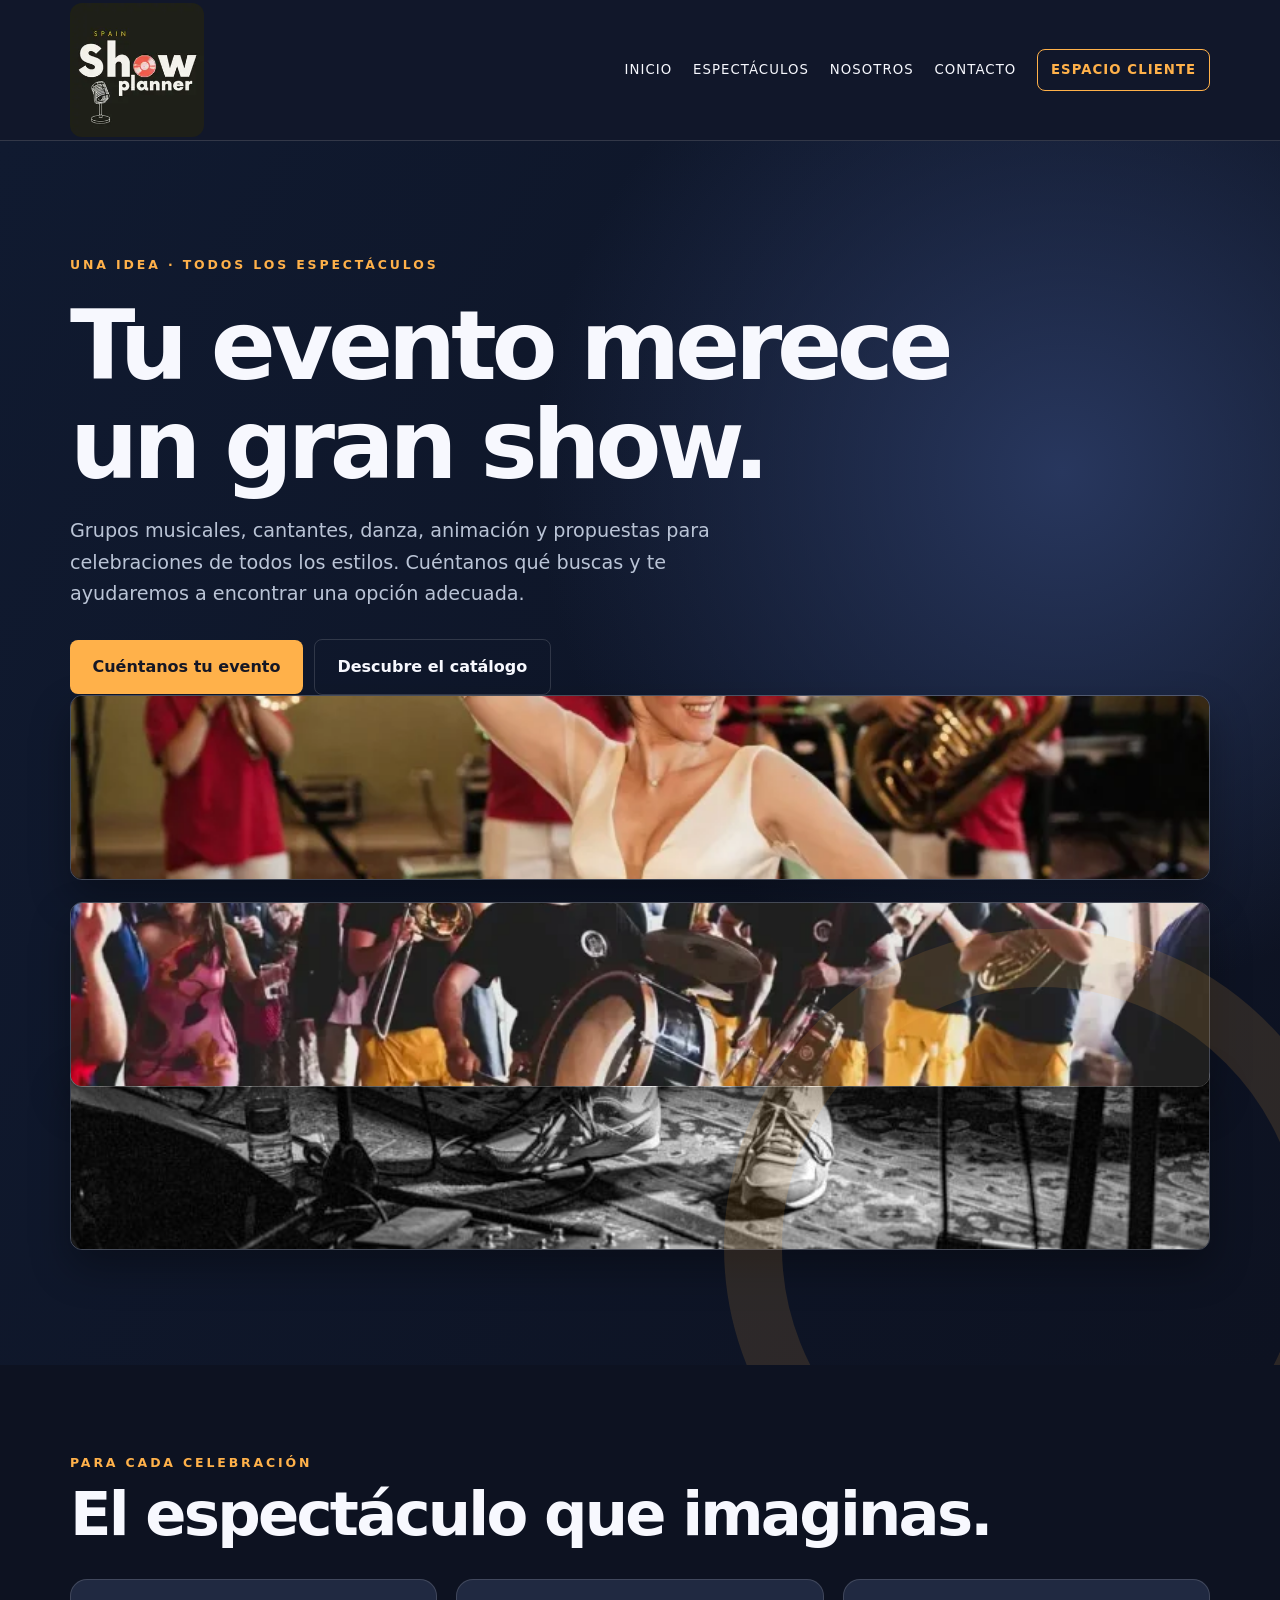
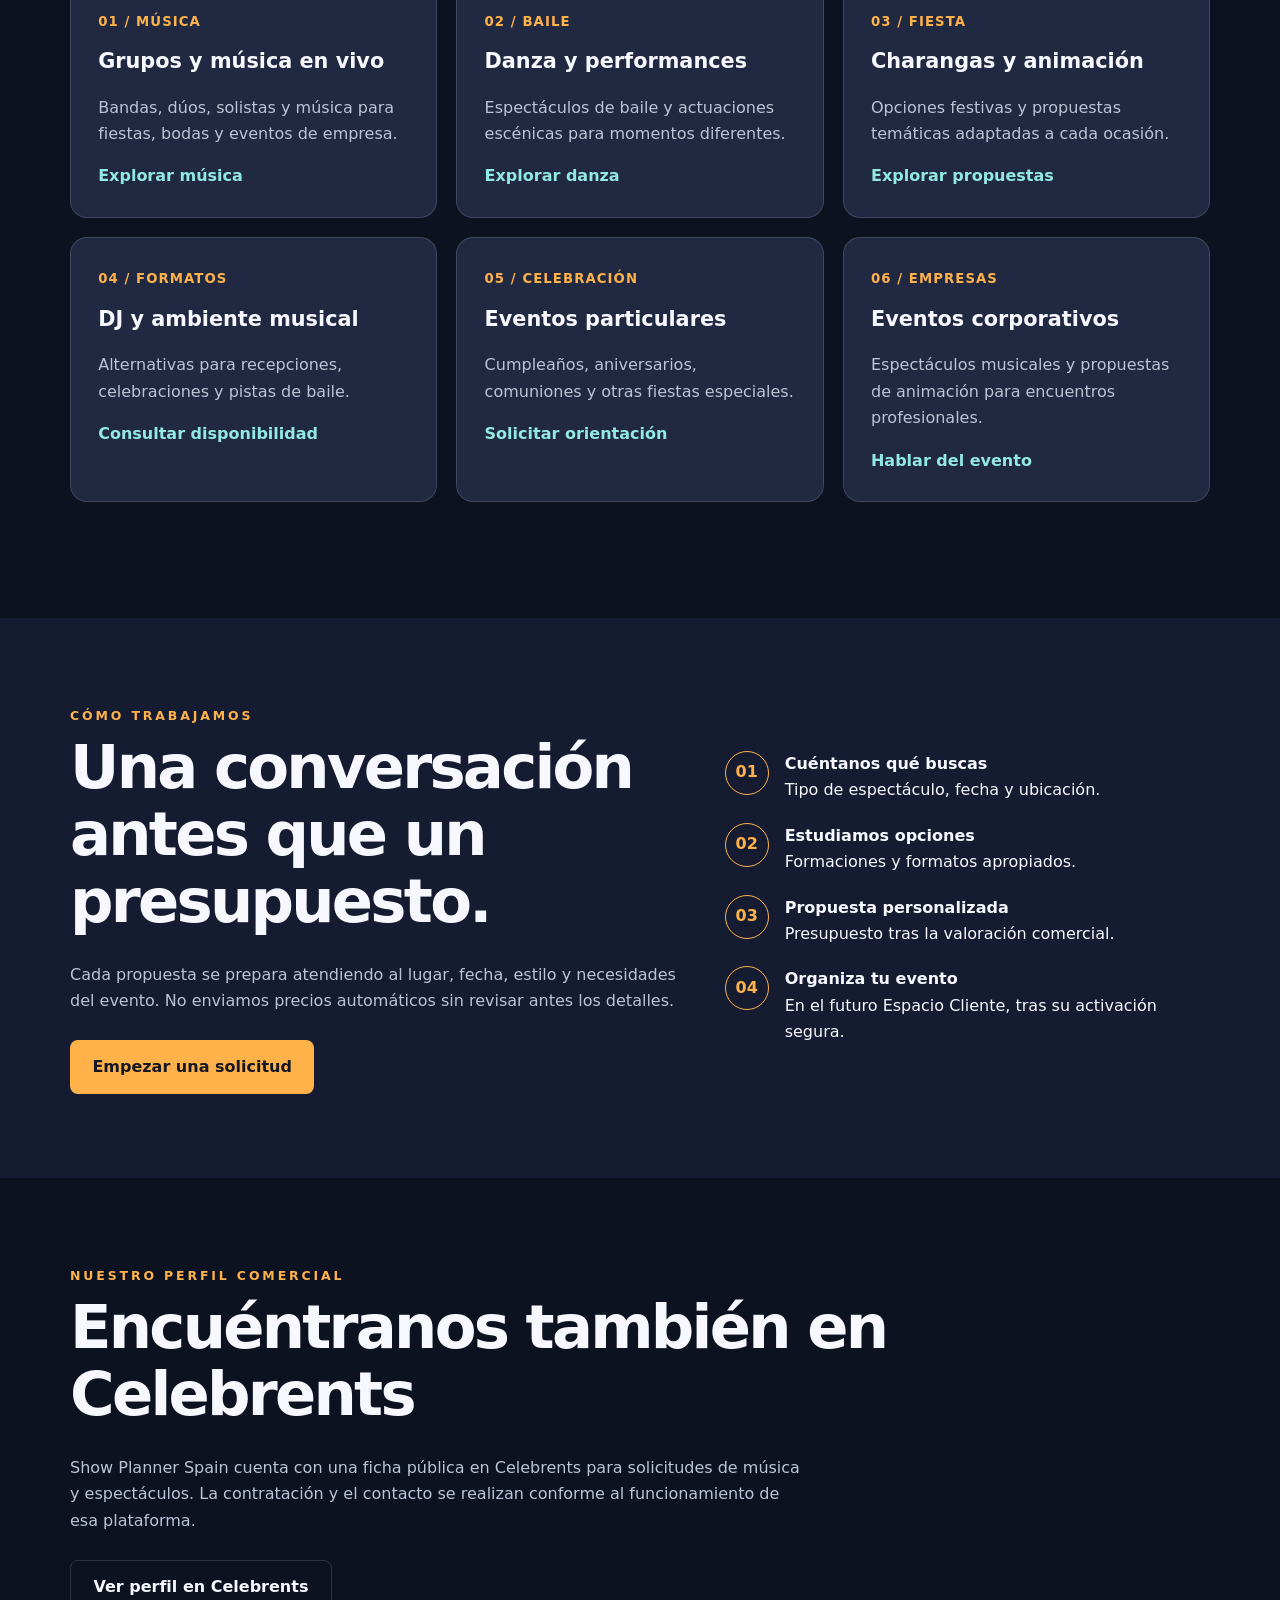
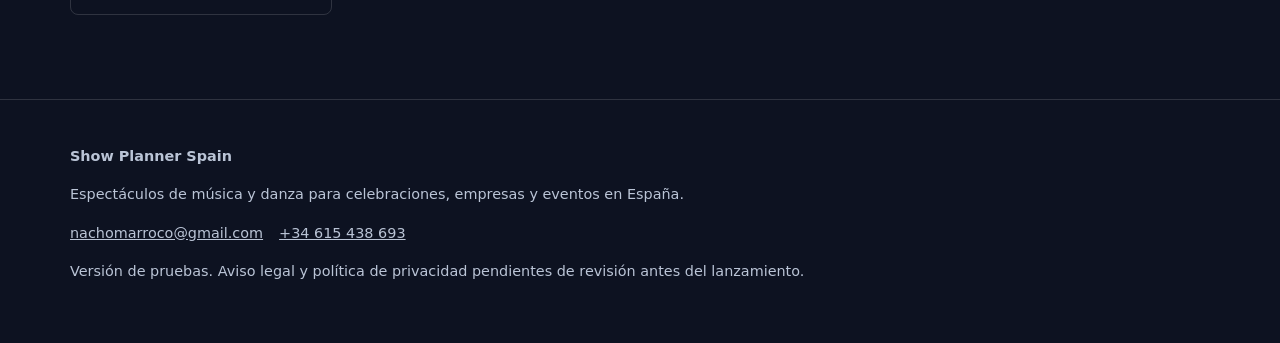
==== commit 8b1504db: "Use original colour logo in header and favicon on every Show Planner page" ====
--- a/index.html
+++ b/index.html
@@ -1 +1 @@
-<!doctype html><html lang="es"><head><meta charset="utf-8"><meta name="viewport" content="width=device-width,initial-scale=1"><meta name="robots" content="noindex,nofollow"><meta name="theme-color" content="#0d1221"><meta name="description" content="Show Planner Spain: agencia de espectáculos musicales, danza y animación para eventos en España."><title>Espectáculos musicales y danza para eventos | Show Planner Spain</title><link rel="icon" type="image/png" href="assets/logo-original.png"><link rel="stylesheet" href="styles.css"></head><body><a class="skip" href="#contenido">Saltar al contenido</a><header class="top"><div class="wrap nav"><a class="mark" href="index.html" aria-label="Show Planner Spain · Ir al inicio"><img class="brand-logo" src="assets/logo-original.png" alt="Show Planner Spain" width="124" height="124"></a><nav class="menu" aria-label="Navegación principal"><a href="index.html" aria-current="page">Inicio</a><a href="catalogo.html">Espectáculos</a><a href="quienes-somos.html">Nosotros</a><a href="contacto.html">Contacto</a><a class="client" href="espacio-cliente.html">Espacio Cliente</a></nav></div></header><main id="contenido"><section class="hero"><div class="wrap"><span class="eyebrow">Una idea · Todos los espectáculos</span><h1>Tu evento merece un gran show.</h1><p>Grupos musicales, cantantes, danza, animación y propuestas para celebraciones de todos los estilos. Cuéntanos qué buscas y te ayudaremos a encontrar una opción adecuada.</p><a class="btn" href="contacto.html">Cuéntanos tu evento</a><a class="btn outline" href="catalogo.html">Descubre el catálogo</a><div class="hero-images" aria-label="Fotografías procedentes de la web original Show Planner Spain"><img src="assets/espectaculo-01.webp" alt="Fotografía de un espectáculo en Show Planner Spain" loading="lazy"><img src="assets/espectaculo-02.webp" alt="Actuación musical de la galería de Show Planner Spain" loading="lazy"><img src="assets/espectaculo-03.jpg" alt="Imagen del catálogo original de Show Planner Spain" loading="lazy"></div></div></section><section class="section" id="catalogo"><div class="wrap"><span class="eyebrow">Para cada celebración</span><h2>El espectáculo que imaginas.</h2><div class="grid"><article class="card"><strong>01 / MÚSICA</strong><h3>Grupos y música en vivo</h3><p>Bandas, dúos, solistas y música para fiestas, bodas y eventos de empresa.</p><a href="catalogo.html#musica">Explorar música</a></article><article class="card"><strong>02 / BAILE</strong><h3>Danza y performances</h3><p>Espectáculos de baile y actuaciones escénicas para momentos diferentes.</p><a href="catalogo.html#danza">Explorar danza</a></article><article class="card"><strong>03 / FIESTA</strong><h3>Charangas y animación</h3><p>Opciones festivas y propuestas temáticas adaptadas a cada ocasión.</p><a href="catalogo.html#fiestas">Explorar propuestas</a></article><article class="card"><strong>04 / FORMATOS</strong><h3>DJ y ambiente musical</h3><p>Alternativas para recepciones, celebraciones y pistas de baile.</p><a href="contacto.html">Consultar disponibilidad</a></article><article class="card"><strong>05 / CELEBRACIÓN</strong><h3>Eventos particulares</h3><p>Cumpleaños, aniversarios, comuniones y otras fiestas especiales.</p><a href="contacto.html">Solicitar orientación</a></article><article class="card"><strong>06 / EMPRESAS</strong><h3>Eventos corporativos</h3><p>Espectáculos musicales y propuestas de animación para encuentros profesionales.</p><a href="contacto.html">Hablar del evento</a></article></div></div></section><section class="section soft"><div class="wrap two"><div><span class="eyebrow">Cómo trabajamos</span><h2>Una conversación antes que un presupuesto.</h2><p class="lead">Cada propuesta se prepara atendiendo al lugar, fecha, estilo y necesidades del evento. No enviamos precios automáticos sin revisar antes los detalles.</p><a class="btn" href="contacto.html">Empezar una solicitud</a></div><div class="steps"><div class="step"><div><strong>Cuéntanos qué buscas</strong><br>Tipo de espectáculo, fecha y ubicación.</div></div><div class="step"><div><strong>Estudiamos opciones</strong><br>Formaciones y formatos apropiados.</div></div><div class="step"><div><strong>Propuesta personalizada</strong><br>Presupuesto tras la valoración comercial.</div></div><div class="step"><div><strong>Organiza tu evento</strong><br>En el futuro Espacio Cliente, tras su activación segura.</div></div></div></div></section><section class="section"><div class="wrap"><span class="eyebrow">Nuestro perfil comercial</span><h2>Encuéntranos también en Celebrents</h2><p class="lead">Show Planner Spain cuenta con una ficha pública en Celebrents para solicitudes de música y espectáculos. La contratación y el contacto se realizan conforme al funcionamiento de esa plataforma.</p><a class="btn outline" href="https://www.celebrents.es/show-planner-spain-139260/" target="_blank" rel="noopener noreferrer">Ver perfil en Celebrents</a></div></section></main><footer class="footer"><div class="wrap"><strong>Show Planner Spain</strong><p>Espectáculos de música y danza para celebraciones, empresas y eventos en España.</p><p><a href="mailto:nachomarroco@gmail.com">nachomarroco@gmail.com</a><a href="tel:+34615438693">+34 615 438 693</a></p><p>Versión de pruebas. Aviso legal y política de privacidad pendientes de revisión antes del lanzamiento.</p></div></footer></body></html>+<!doctype html><html lang="es"><head><meta charset="utf-8"><meta name="viewport" content="width=device-width,initial-scale=1"><meta name="robots" content="noindex,nofollow"><meta name="theme-color" content="#0d1221"><meta name="description" content="Show Planner Spain: agencia de espectáculos musicales, danza y animación para eventos en España."><title>Espectáculos musicales y danza para eventos | Show Planner Spain</title><link rel="icon" type="image/png" href="assets/logo-color.svg"><link rel="stylesheet" href="styles.css"></head><body><a class="skip" href="#contenido">Saltar al contenido</a><header class="top"><div class="wrap nav"><a class="mark" href="index.html" aria-label="Show Planner Spain · Ir al inicio"><img class="brand-logo" src="assets/logo-color.svg" alt="Show Planner Spain" width="124" height="124"></a><nav class="menu" aria-label="Navegación principal"><a href="index.html" aria-current="page">Inicio</a><a href="catalogo.html">Espectáculos</a><a href="quienes-somos.html">Nosotros</a><a href="contacto.html">Contacto</a><a class="client" href="espacio-cliente.html">Espacio Cliente</a></nav></div></header><main id="contenido"><section class="hero"><div class="wrap"><span class="eyebrow">Una idea · Todos los espectáculos</span><h1>Tu evento merece un gran show.</h1><p>Grupos musicales, cantantes, danza, animación y propuestas para celebraciones de todos los estilos. Cuéntanos qué buscas y te ayudaremos a encontrar una opción adecuada.</p><a class="btn" href="contacto.html">Cuéntanos tu evento</a><a class="btn outline" href="catalogo.html">Descubre el catálogo</a><div class="hero-images" aria-label="Fotografías procedentes de la web original Show Planner Spain"><img src="assets/espectaculo-01.webp" alt="Fotografía de un espectáculo en Show Planner Spain" loading="lazy"><img src="assets/espectaculo-02.webp" alt="Actuación musical de la galería de Show Planner Spain" loading="lazy"><img src="assets/espectaculo-03.jpg" alt="Imagen del catálogo original de Show Planner Spain" loading="lazy"></div></div></section><section class="section" id="catalogo"><div class="wrap"><span class="eyebrow">Para cada celebración</span><h2>El espectáculo que imaginas.</h2><div class="grid"><article class="card"><strong>01 / MÚSICA</strong><h3>Grupos y música en vivo</h3><p>Bandas, dúos, solistas y música para fiestas, bodas y eventos de empresa.</p><a href="catalogo.html#musica">Explorar música</a></article><article class="card"><strong>02 / BAILE</strong><h3>Danza y performances</h3><p>Espectáculos de baile y actuaciones escénicas para momentos diferentes.</p><a href="catalogo.html#danza">Explorar danza</a></article><article class="card"><strong>03 / FIESTA</strong><h3>Charangas y animación</h3><p>Opciones festivas y propuestas temáticas adaptadas a cada ocasión.</p><a href="catalogo.html#fiestas">Explorar propuestas</a></article><article class="card"><strong>04 / FORMATOS</strong><h3>DJ y ambiente musical</h3><p>Alternativas para recepciones, celebraciones y pistas de baile.</p><a href="contacto.html">Consultar disponibilidad</a></article><article class="card"><strong>05 / CELEBRACIÓN</strong><h3>Eventos particulares</h3><p>Cumpleaños, aniversarios, comuniones y otras fiestas especiales.</p><a href="contacto.html">Solicitar orientación</a></article><article class="card"><strong>06 / EMPRESAS</strong><h3>Eventos corporativos</h3><p>Espectáculos musicales y propuestas de animación para encuentros profesionales.</p><a href="contacto.html">Hablar del evento</a></article></div></div></section><section class="section soft"><div class="wrap two"><div><span class="eyebrow">Cómo trabajamos</span><h2>Una conversación antes que un presupuesto.</h2><p class="lead">Cada propuesta se prepara atendiendo al lugar, fecha, estilo y necesidades del evento. No enviamos precios automáticos sin revisar antes los detalles.</p><a class="btn" href="contacto.html">Empezar una solicitud</a></div><div class="steps"><div class="step"><div><strong>Cuéntanos qué buscas</strong><br>Tipo de espectáculo, fecha y ubicación.</div></div><div class="step"><div><strong>Estudiamos opciones</strong><br>Formaciones y formatos apropiados.</div></div><div class="step"><div><strong>Propuesta personalizada</strong><br>Presupuesto tras la valoración comercial.</div></div><div class="step"><div><strong>Organiza tu evento</strong><br>En el futuro Espacio Cliente, tras su activación segura.</div></div></div></div></section><section class="section"><div class="wrap"><span class="eyebrow">Nuestro perfil comercial</span><h2>Encuéntranos también en Celebrents</h2><p class="lead">Show Planner Spain cuenta con una ficha pública en Celebrents para solicitudes de música y espectáculos. La contratación y el contacto se realizan conforme al funcionamiento de esa plataforma.</p><a class="btn outline" href="https://www.celebrents.es/show-planner-spain-139260/" target="_blank" rel="noopener noreferrer">Ver perfil en Celebrents</a></div></section></main><footer class="footer"><div class="wrap"><strong>Show Planner Spain</strong><p>Espectáculos de música y danza para celebraciones, empresas y eventos en España.</p><p><a href="mailto:nachomarroco@gmail.com">nachomarroco@gmail.com</a><a href="tel:+34615438693">+34 615 438 693</a></p><p>Versión de pruebas. Aviso legal y política de privacidad pendientes de revisión antes del lanzamiento.</p></div></footer></body></html>
--- a/styles.css
+++ b/styles.css
@@ -6,3 +6,22 @@
 .brand-logo{display:block;width:108px;height:108px;object-fit:contain;border-radius:8px}
 @media(max-width:870px){.nav{min-height:0;padding:12px 0}.brand-logo{width:90px;height:90px}}
 @media(max-width:570px){.brand-logo{width:82px;height:82px}.nav{gap:.65rem}.menu{column-gap:.9rem;row-gap:.55rem}}
+
+
+/* Show Planner Spain — identidad visual más visible y cabecera móvil centrada */
+.nav{min-height:140px}
+.brand-logo{width:134px;height:134px;object-fit:contain;display:block}
+.mark{border-radius:12px}
+@media(max-width:870px){
+  .nav{min-height:auto;padding:14px 0 18px;align-items:center;gap:14px;flex-direction:column}
+  .brand-logo{width:146px;height:146px}
+  .menu{width:100%;justify-content:center;column-gap:1.2rem;row-gap:.8rem}
+  .menu .client{flex-basis:100%;text-align:center;max-width:440px}
+}
+@media(max-width:570px){
+  .nav{padding:12px 0 17px;gap:13px}
+  .brand-logo{width:154px;height:154px}
+  .menu{justify-content:space-between;column-gap:.6rem;row-gap:.9rem}
+  .menu a{font-size:clamp(.67rem,2.65vw,.84rem);letter-spacing:.045em}
+  .menu .client{width:100%;max-width:none;padding:.7rem .6rem}
+}
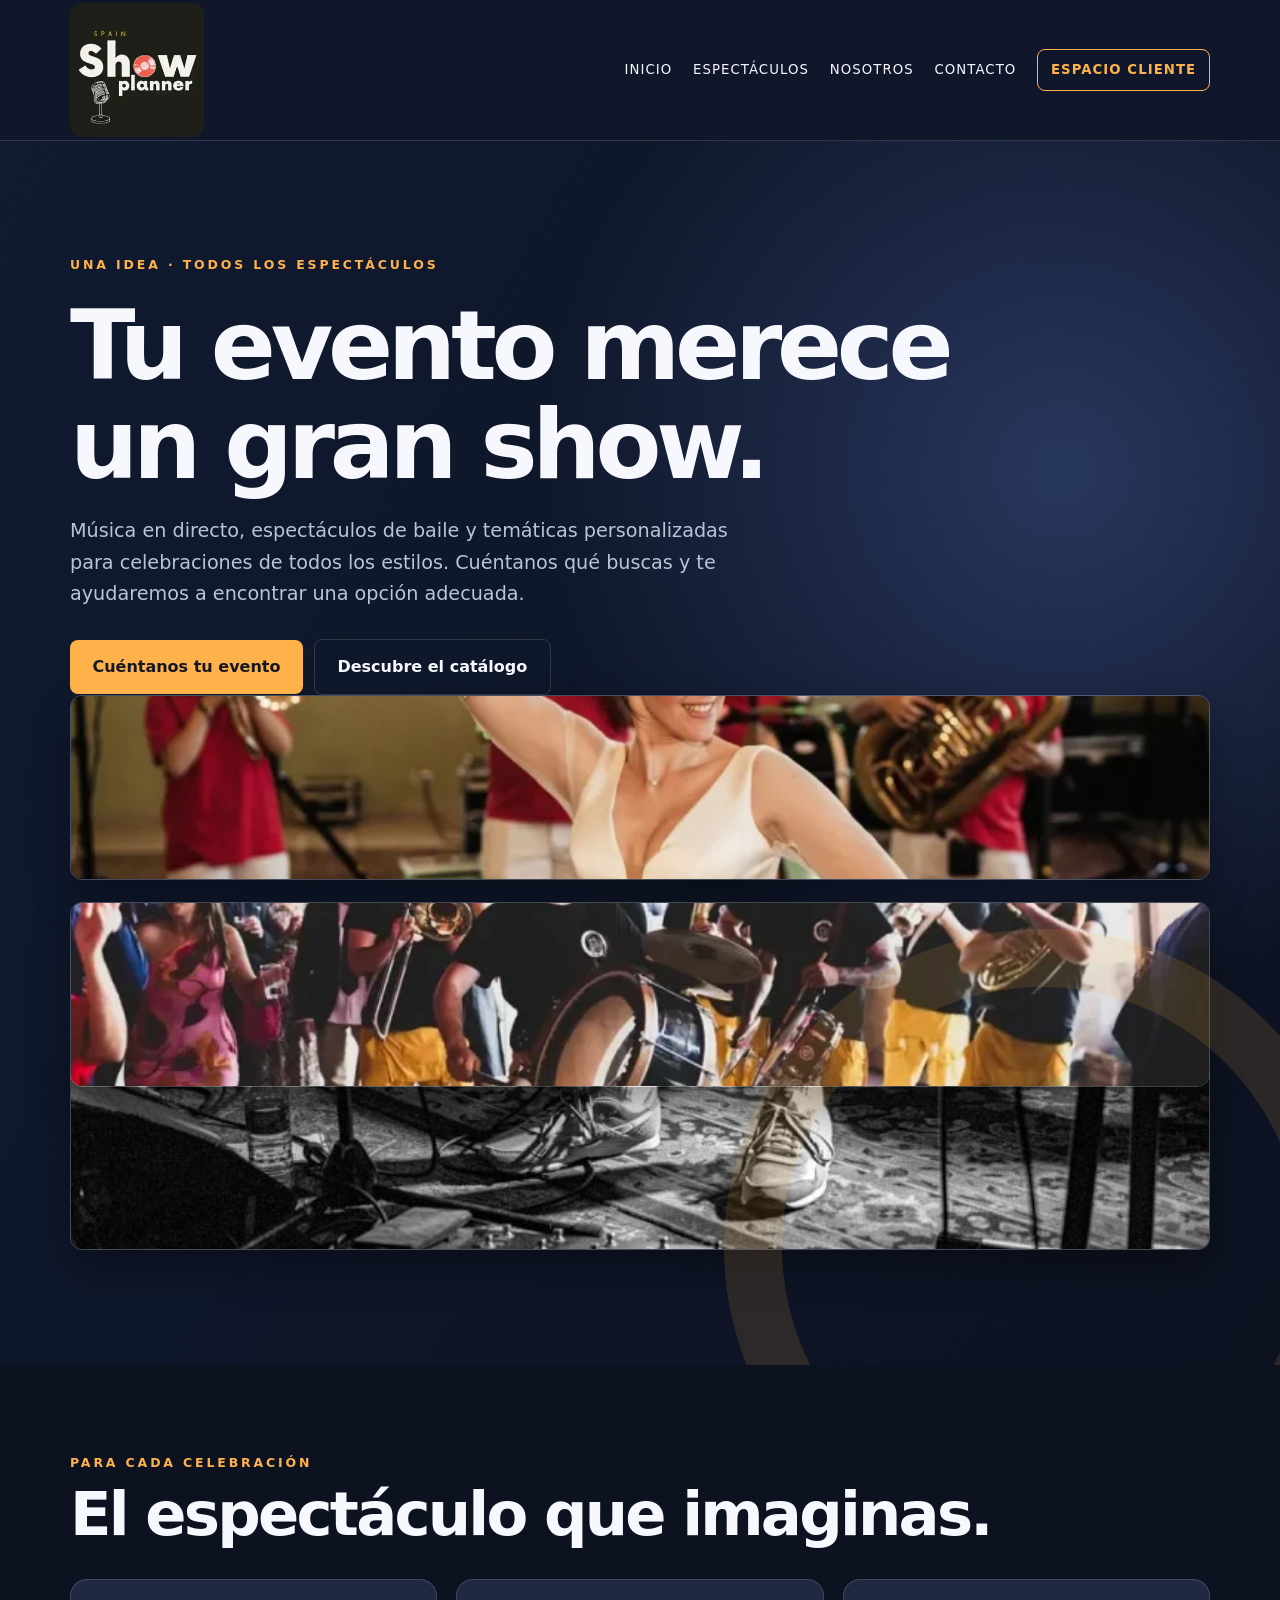
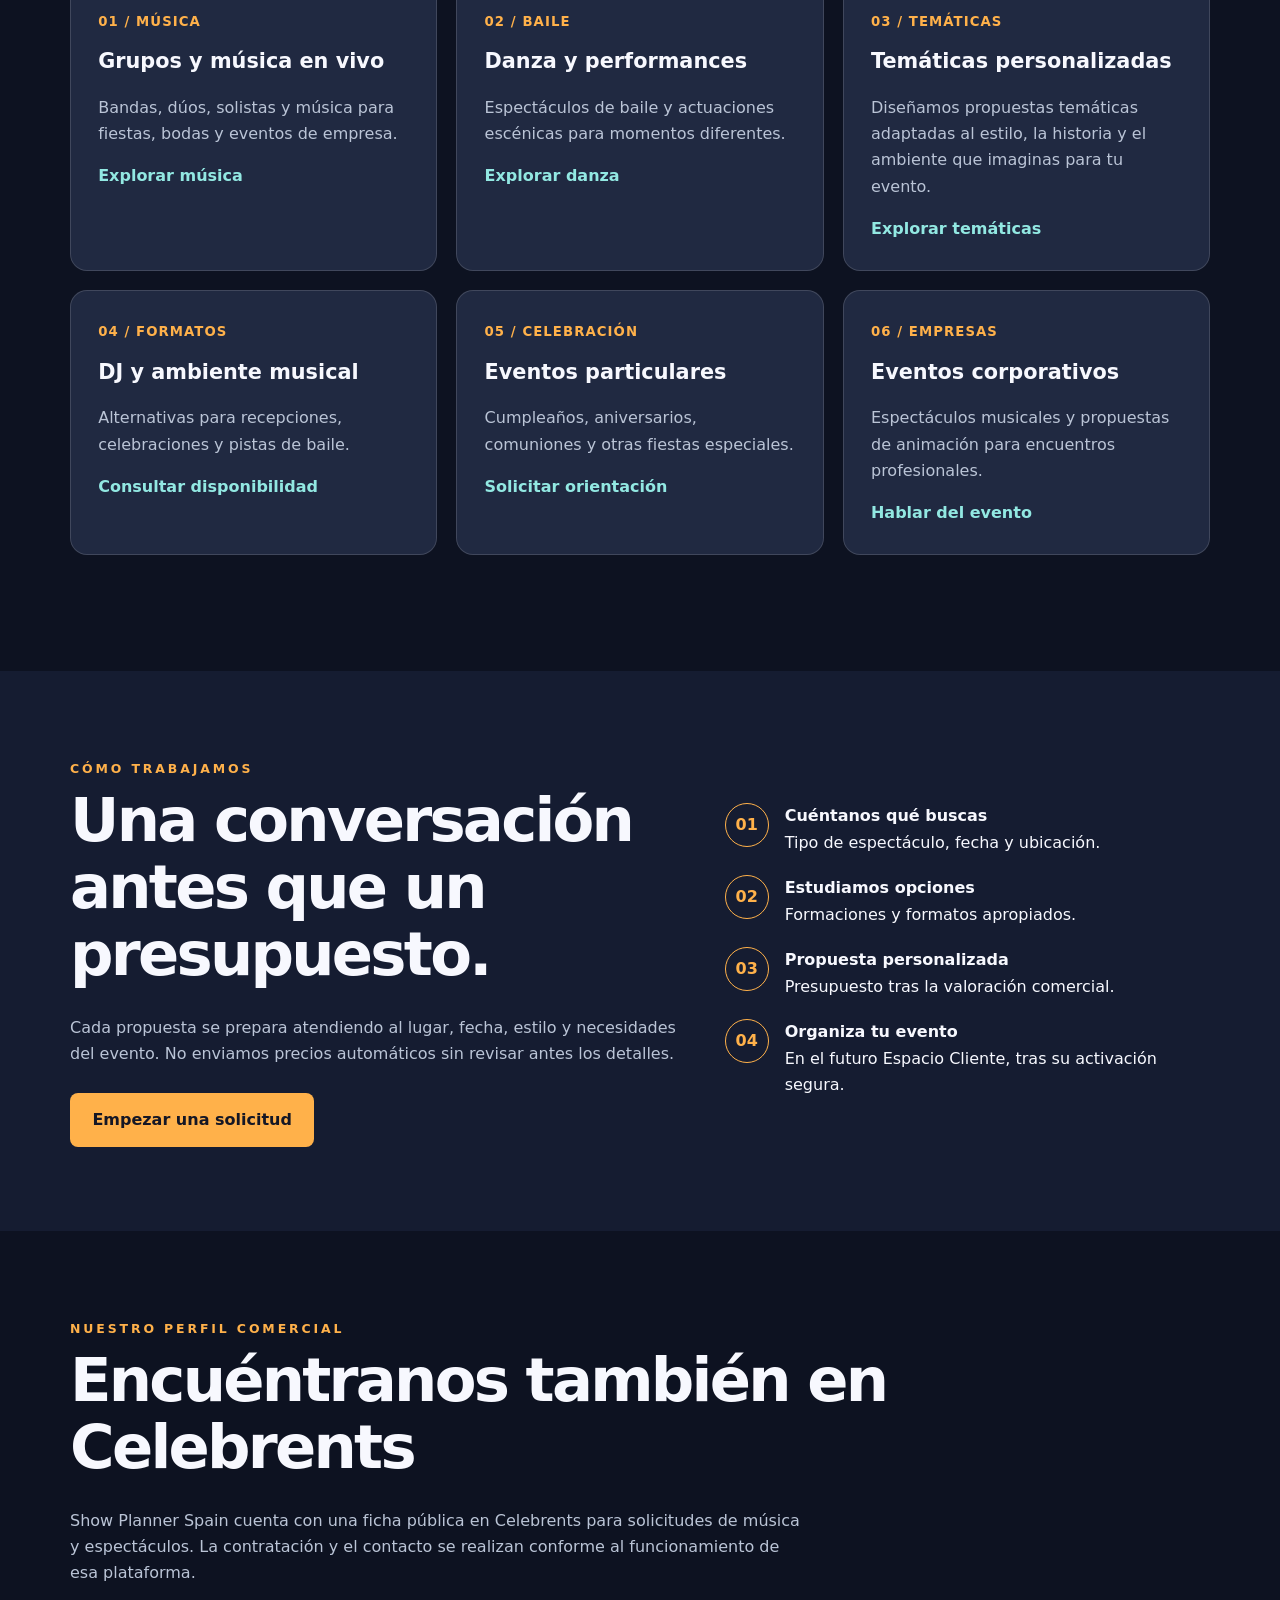
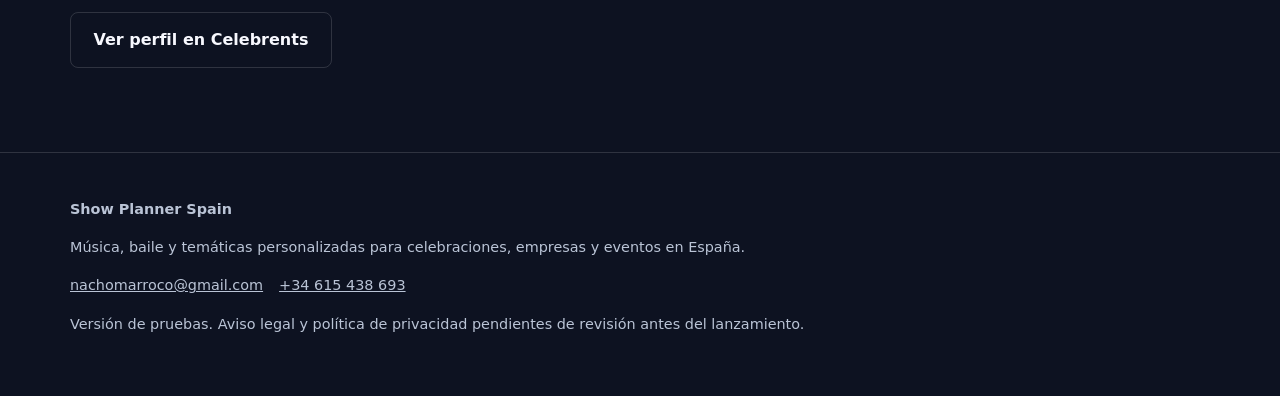
==== commit 34f6f4e3: "Present personalized event themes alongside live music and dance" ====
--- a/index.html
+++ b/index.html
@@ -1 +1 @@
-<!doctype html><html lang="es"><head><meta charset="utf-8"><meta name="viewport" content="width=device-width,initial-scale=1"><meta name="robots" content="noindex,nofollow"><meta name="theme-color" content="#0d1221"><meta name="description" content="Show Planner Spain: agencia de espectáculos musicales, danza y animación para eventos en España."><title>Espectáculos musicales y danza para eventos | Show Planner Spain</title><link rel="icon" type="image/png" href="assets/logo-color.svg"><link rel="stylesheet" href="styles.css"></head><body><a class="skip" href="#contenido">Saltar al contenido</a><header class="top"><div class="wrap nav"><a class="mark" href="index.html" aria-label="Show Planner Spain · Ir al inicio"><img class="brand-logo" src="assets/logo-color.svg" alt="Show Planner Spain" width="124" height="124"></a><nav class="menu" aria-label="Navegación principal"><a href="index.html" aria-current="page">Inicio</a><a href="catalogo.html">Espectáculos</a><a href="quienes-somos.html">Nosotros</a><a href="contacto.html">Contacto</a><a class="client" href="espacio-cliente.html">Espacio Cliente</a></nav></div></header><main id="contenido"><section class="hero"><div class="wrap"><span class="eyebrow">Una idea · Todos los espectáculos</span><h1>Tu evento merece un gran show.</h1><p>Grupos musicales, cantantes, danza, animación y propuestas para celebraciones de todos los estilos. Cuéntanos qué buscas y te ayudaremos a encontrar una opción adecuada.</p><a class="btn" href="contacto.html">Cuéntanos tu evento</a><a class="btn outline" href="catalogo.html">Descubre el catálogo</a><div class="hero-images" aria-label="Fotografías procedentes de la web original Show Planner Spain"><img src="assets/espectaculo-01.webp" alt="Fotografía de un espectáculo en Show Planner Spain" loading="lazy"><img src="assets/espectaculo-02.webp" alt="Actuación musical de la galería de Show Planner Spain" loading="lazy"><img src="assets/espectaculo-03.jpg" alt="Imagen del catálogo original de Show Planner Spain" loading="lazy"></div></div></section><section class="section" id="catalogo"><div class="wrap"><span class="eyebrow">Para cada celebración</span><h2>El espectáculo que imaginas.</h2><div class="grid"><article class="card"><strong>01 / MÚSICA</strong><h3>Grupos y música en vivo</h3><p>Bandas, dúos, solistas y música para fiestas, bodas y eventos de empresa.</p><a href="catalogo.html#musica">Explorar música</a></article><article class="card"><strong>02 / BAILE</strong><h3>Danza y performances</h3><p>Espectáculos de baile y actuaciones escénicas para momentos diferentes.</p><a href="catalogo.html#danza">Explorar danza</a></article><article class="card"><strong>03 / FIESTA</strong><h3>Charangas y animación</h3><p>Opciones festivas y propuestas temáticas adaptadas a cada ocasión.</p><a href="catalogo.html#fiestas">Explorar propuestas</a></article><article class="card"><strong>04 / FORMATOS</strong><h3>DJ y ambiente musical</h3><p>Alternativas para recepciones, celebraciones y pistas de baile.</p><a href="contacto.html">Consultar disponibilidad</a></article><article class="card"><strong>05 / CELEBRACIÓN</strong><h3>Eventos particulares</h3><p>Cumpleaños, aniversarios, comuniones y otras fiestas especiales.</p><a href="contacto.html">Solicitar orientación</a></article><article class="card"><strong>06 / EMPRESAS</strong><h3>Eventos corporativos</h3><p>Espectáculos musicales y propuestas de animación para encuentros profesionales.</p><a href="contacto.html">Hablar del evento</a></article></div></div></section><section class="section soft"><div class="wrap two"><div><span class="eyebrow">Cómo trabajamos</span><h2>Una conversación antes que un presupuesto.</h2><p class="lead">Cada propuesta se prepara atendiendo al lugar, fecha, estilo y necesidades del evento. No enviamos precios automáticos sin revisar antes los detalles.</p><a class="btn" href="contacto.html">Empezar una solicitud</a></div><div class="steps"><div class="step"><div><strong>Cuéntanos qué buscas</strong><br>Tipo de espectáculo, fecha y ubicación.</div></div><div class="step"><div><strong>Estudiamos opciones</strong><br>Formaciones y formatos apropiados.</div></div><div class="step"><div><strong>Propuesta personalizada</strong><br>Presupuesto tras la valoración comercial.</div></div><div class="step"><div><strong>Organiza tu evento</strong><br>En el futuro Espacio Cliente, tras su activación segura.</div></div></div></div></section><section class="section"><div class="wrap"><span class="eyebrow">Nuestro perfil comercial</span><h2>Encuéntranos también en Celebrents</h2><p class="lead">Show Planner Spain cuenta con una ficha pública en Celebrents para solicitudes de música y espectáculos. La contratación y el contacto se realizan conforme al funcionamiento de esa plataforma.</p><a class="btn outline" href="https://www.celebrents.es/show-planner-spain-139260/" target="_blank" rel="noopener noreferrer">Ver perfil en Celebrents</a></div></section></main><footer class="footer"><div class="wrap"><strong>Show Planner Spain</strong><p>Espectáculos de música y danza para celebraciones, empresas y eventos en España.</p><p><a href="mailto:nachomarroco@gmail.com">nachomarroco@gmail.com</a><a href="tel:+34615438693">+34 615 438 693</a></p><p>Versión de pruebas. Aviso legal y política de privacidad pendientes de revisión antes del lanzamiento.</p></div></footer></body></html>+<!doctype html><html lang="es"><head><meta charset="utf-8"><meta name="viewport" content="width=device-width,initial-scale=1"><meta name="robots" content="noindex,nofollow"><meta name="theme-color" content="#0d1221"><meta name="description" content="Show Planner Spain: agencia de música, baile y temáticas personalizadas para eventos en España."><title>Música, baile y temáticas personalizadas para eventos | Show Planner Spain</title><link rel="icon" type="image/png" href="assets/logo-color.svg"><link rel="stylesheet" href="styles.css"></head><body><a class="skip" href="#contenido">Saltar al contenido</a><header class="top"><div class="wrap nav"><a class="mark" href="index.html" aria-label="Show Planner Spain · Ir al inicio"><img class="brand-logo" src="assets/logo-color.svg" alt="Show Planner Spain" width="124" height="124"></a><nav class="menu" aria-label="Navegación principal"><a href="index.html" aria-current="page">Inicio</a><a href="catalogo.html">Espectáculos</a><a href="quienes-somos.html">Nosotros</a><a href="contacto.html">Contacto</a><a class="client" href="espacio-cliente.html">Espacio Cliente</a></nav></div></header><main id="contenido"><section class="hero"><div class="wrap"><span class="eyebrow">Una idea · Todos los espectáculos</span><h1>Tu evento merece un gran show.</h1><p>Música en directo, espectáculos de baile y temáticas personalizadas para celebraciones de todos los estilos. Cuéntanos qué buscas y te ayudaremos a encontrar una opción adecuada.</p><a class="btn" href="contacto.html">Cuéntanos tu evento</a><a class="btn outline" href="catalogo.html">Descubre el catálogo</a><div class="hero-images" aria-label="Fotografías procedentes de la web original Show Planner Spain"><img src="assets/espectaculo-01.webp" alt="Fotografía de un espectáculo en Show Planner Spain" loading="lazy"><img src="assets/espectaculo-02.webp" alt="Actuación musical de la galería de Show Planner Spain" loading="lazy"><img src="assets/espectaculo-03.jpg" alt="Imagen del catálogo original de Show Planner Spain" loading="lazy"></div></div></section><section class="section" id="catalogo"><div class="wrap"><span class="eyebrow">Para cada celebración</span><h2>El espectáculo que imaginas.</h2><div class="grid"><article class="card"><strong>01 / MÚSICA</strong><h3>Grupos y música en vivo</h3><p>Bandas, dúos, solistas y música para fiestas, bodas y eventos de empresa.</p><a href="catalogo.html#musica">Explorar música</a></article><article class="card"><strong>02 / BAILE</strong><h3>Danza y performances</h3><p>Espectáculos de baile y actuaciones escénicas para momentos diferentes.</p><a href="catalogo.html#danza">Explorar danza</a></article><article class="card"><strong>03 / TEMÁTICAS</strong><h3>Temáticas personalizadas</h3><p>Diseñamos propuestas temáticas adaptadas al estilo, la historia y el ambiente que imaginas para tu evento.</p><a href="catalogo.html#fiestas">Explorar temáticas</a></article><article class="card"><strong>04 / FORMATOS</strong><h3>DJ y ambiente musical</h3><p>Alternativas para recepciones, celebraciones y pistas de baile.</p><a href="contacto.html">Consultar disponibilidad</a></article><article class="card"><strong>05 / CELEBRACIÓN</strong><h3>Eventos particulares</h3><p>Cumpleaños, aniversarios, comuniones y otras fiestas especiales.</p><a href="contacto.html">Solicitar orientación</a></article><article class="card"><strong>06 / EMPRESAS</strong><h3>Eventos corporativos</h3><p>Espectáculos musicales y propuestas de animación para encuentros profesionales.</p><a href="contacto.html">Hablar del evento</a></article></div></div></section><section class="section soft"><div class="wrap two"><div><span class="eyebrow">Cómo trabajamos</span><h2>Una conversación antes que un presupuesto.</h2><p class="lead">Cada propuesta se prepara atendiendo al lugar, fecha, estilo y necesidades del evento. No enviamos precios automáticos sin revisar antes los detalles.</p><a class="btn" href="contacto.html">Empezar una solicitud</a></div><div class="steps"><div class="step"><div><strong>Cuéntanos qué buscas</strong><br>Tipo de espectáculo, fecha y ubicación.</div></div><div class="step"><div><strong>Estudiamos opciones</strong><br>Formaciones y formatos apropiados.</div></div><div class="step"><div><strong>Propuesta personalizada</strong><br>Presupuesto tras la valoración comercial.</div></div><div class="step"><div><strong>Organiza tu evento</strong><br>En el futuro Espacio Cliente, tras su activación segura.</div></div></div></div></section><section class="section"><div class="wrap"><span class="eyebrow">Nuestro perfil comercial</span><h2>Encuéntranos también en Celebrents</h2><p class="lead">Show Planner Spain cuenta con una ficha pública en Celebrents para solicitudes de música y espectáculos. La contratación y el contacto se realizan conforme al funcionamiento de esa plataforma.</p><a class="btn outline" href="https://www.celebrents.es/show-planner-spain-139260/" target="_blank" rel="noopener noreferrer">Ver perfil en Celebrents</a></div></section></main><footer class="footer"><div class="wrap"><strong>Show Planner Spain</strong><p>Música, baile y temáticas personalizadas para celebraciones, empresas y eventos en España.</p><p><a href="mailto:nachomarroco@gmail.com">nachomarroco@gmail.com</a><a href="tel:+34615438693">+34 615 438 693</a></p><p>Versión de pruebas. Aviso legal y política de privacidad pendientes de revisión antes del lanzamiento.</p></div></footer></body></html>
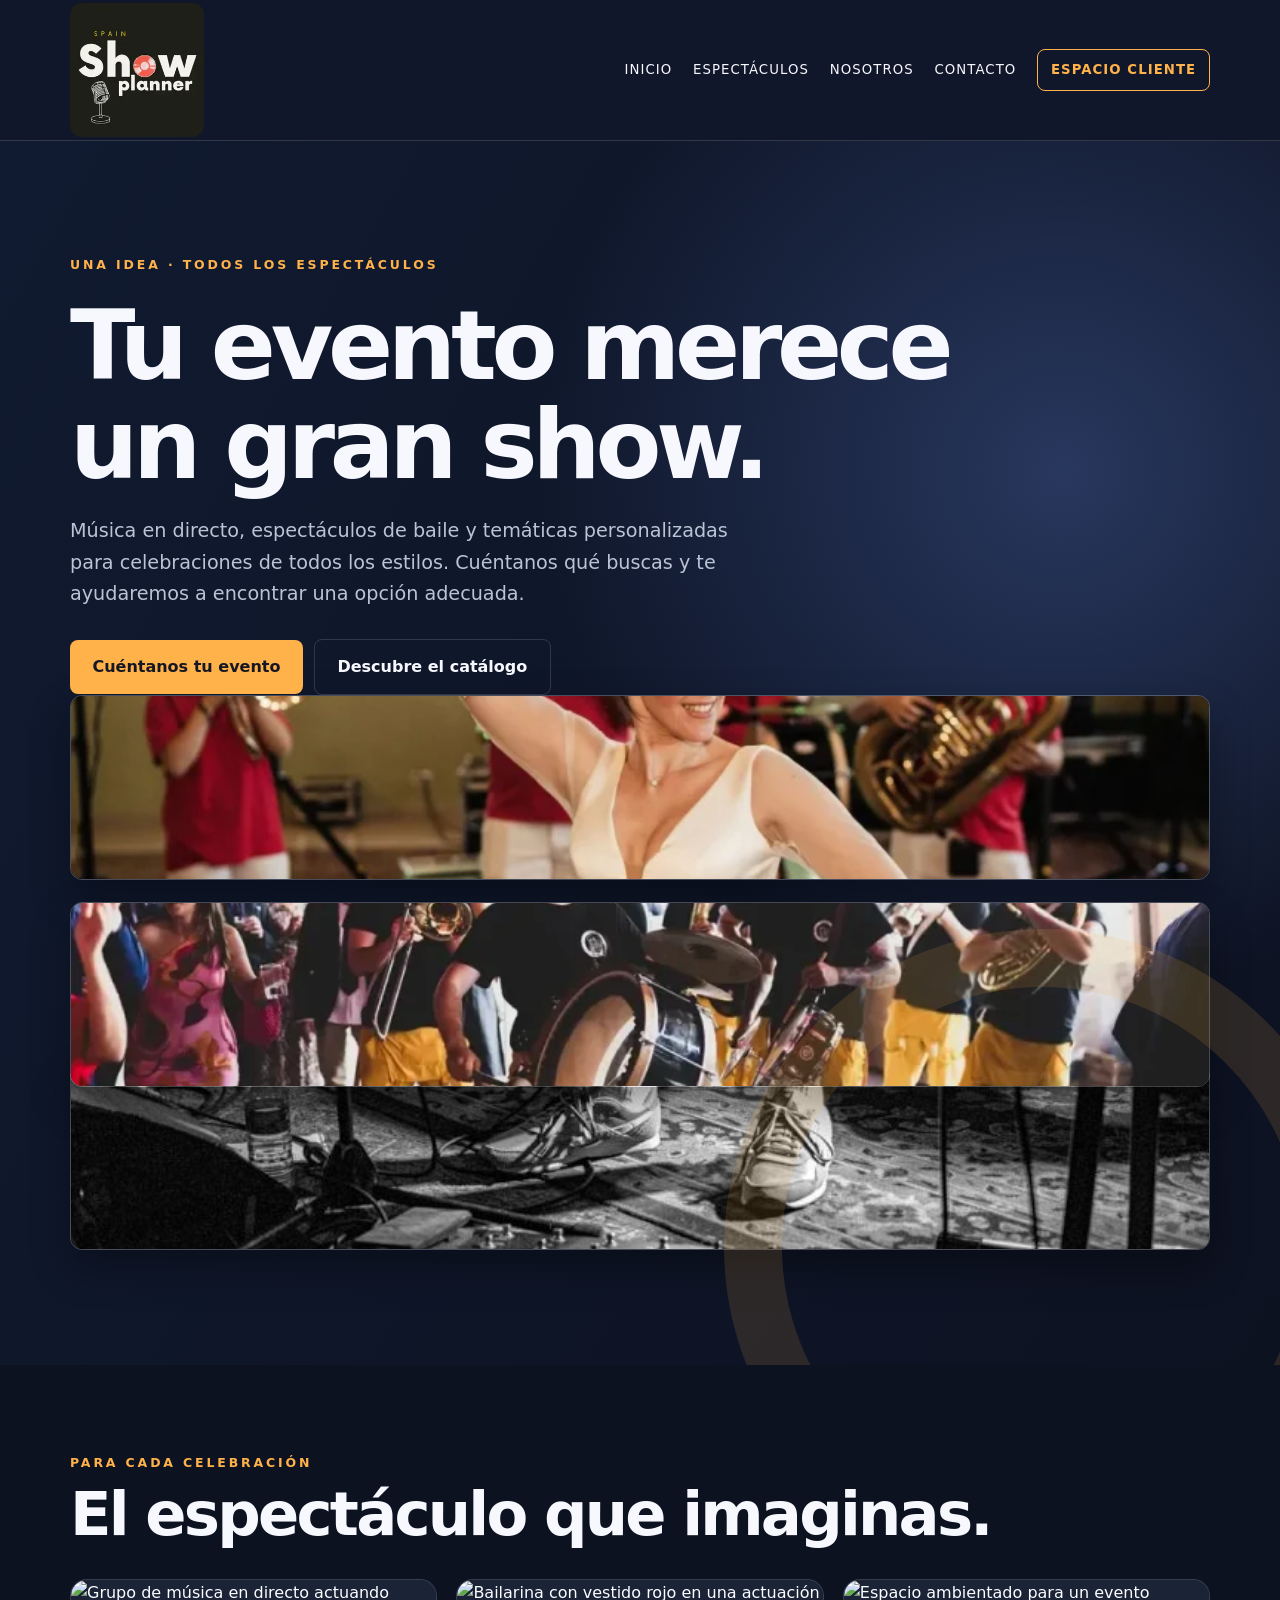
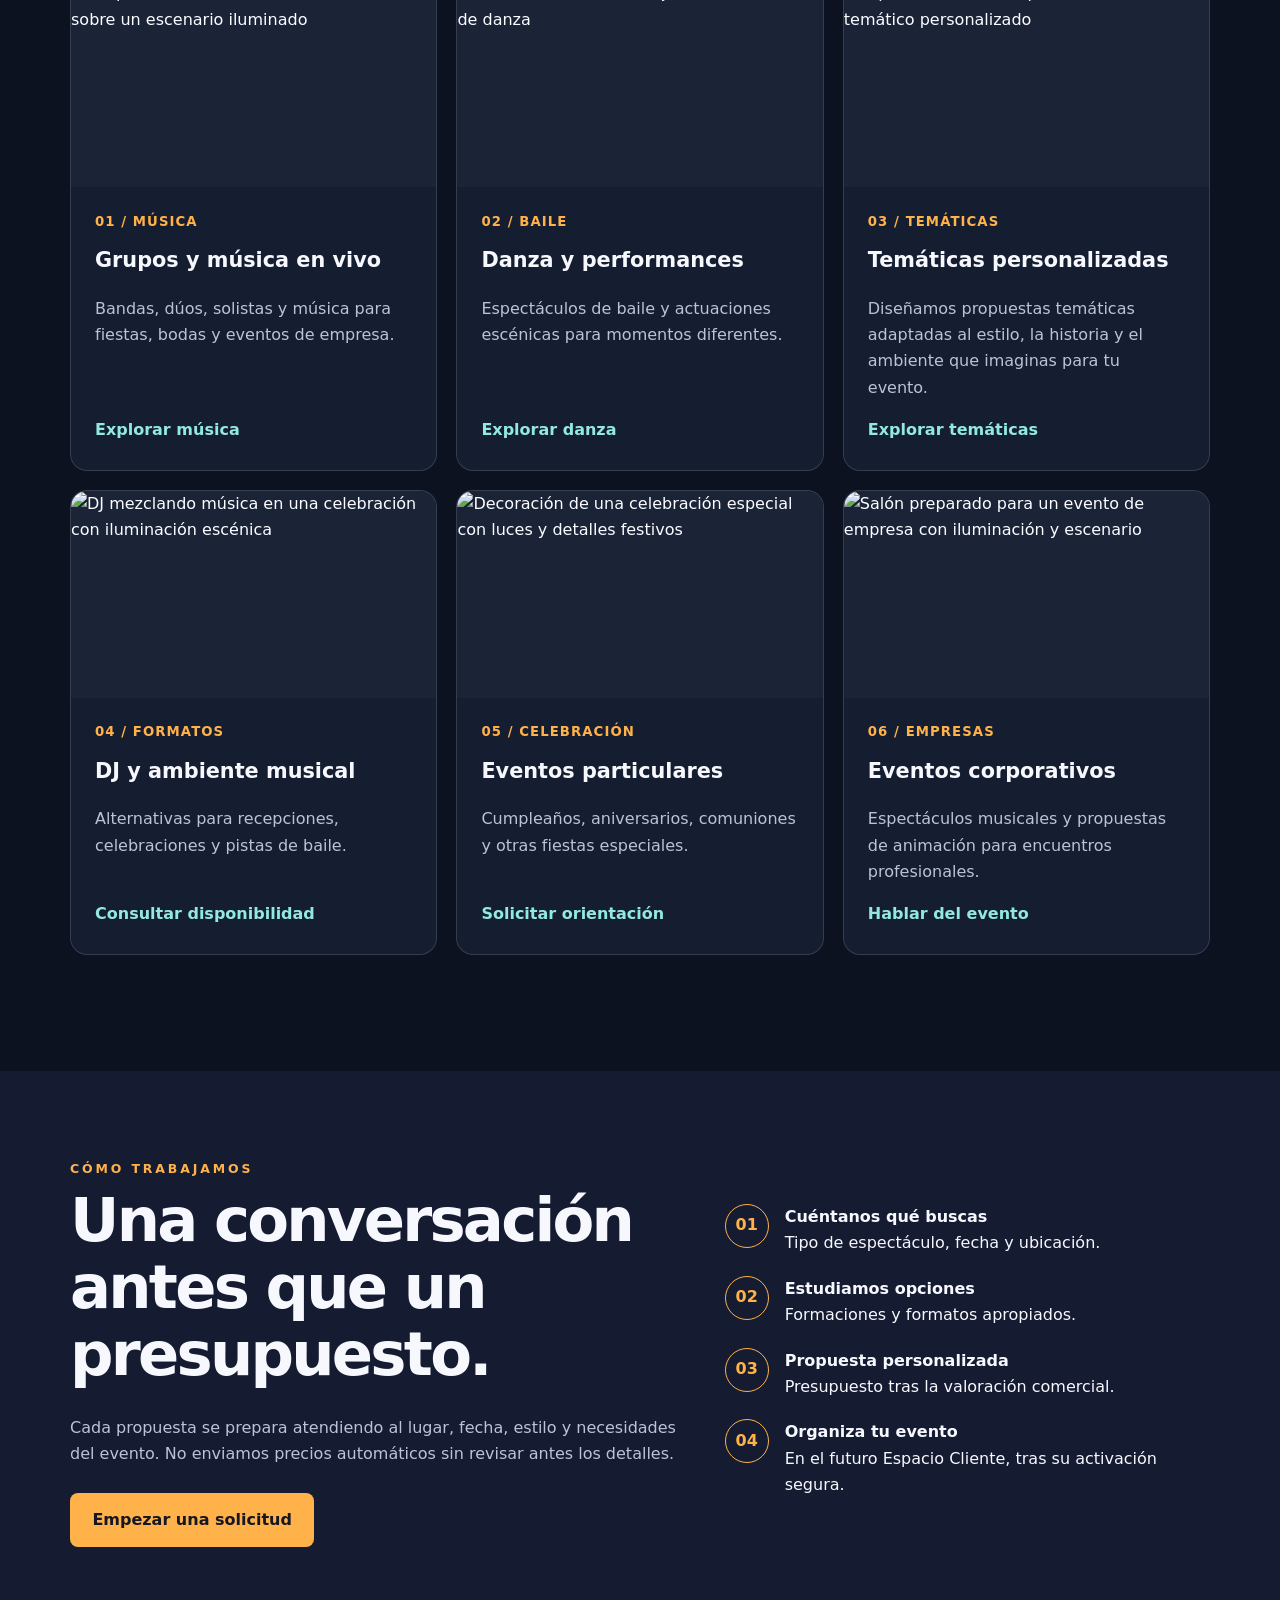
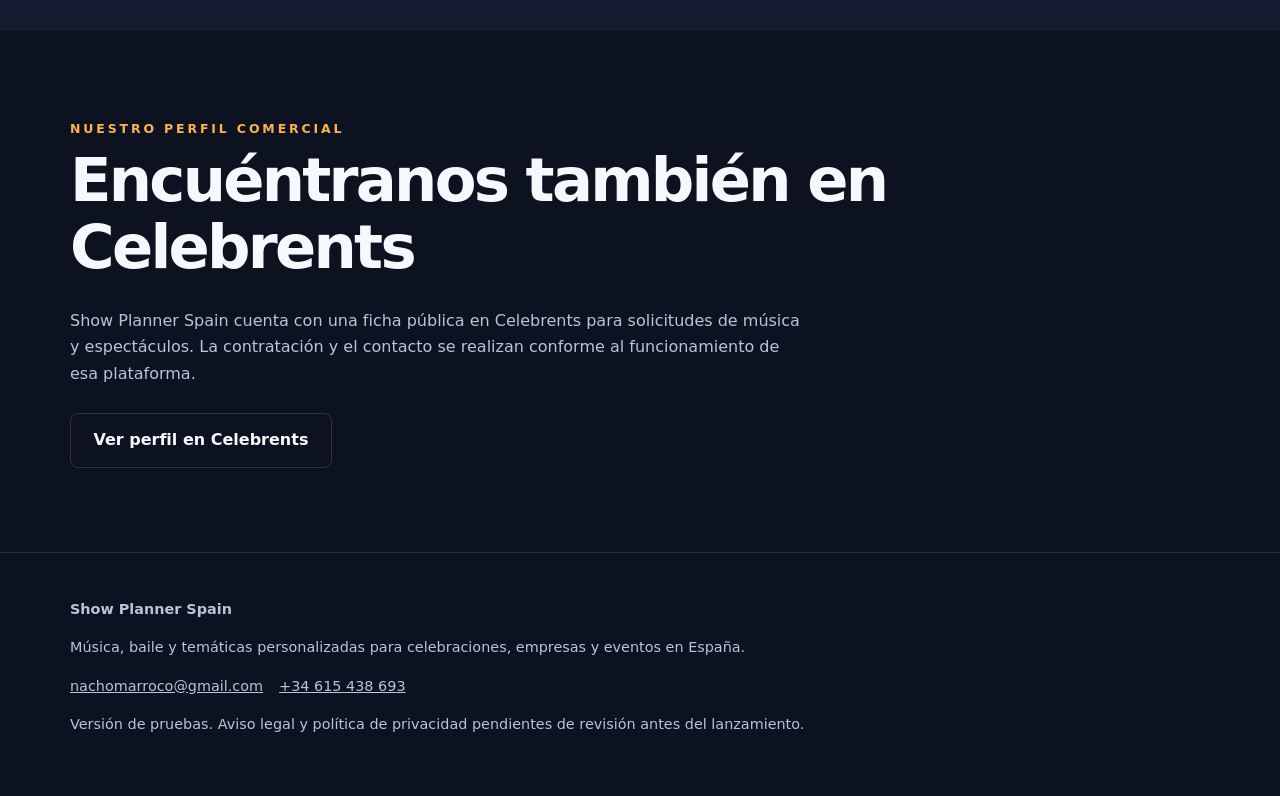
==== commit 44f2a46c: "Add six cinematic service images to Show Planner homepage and catalogue" ====
--- a/index.html
+++ b/index.html
@@ -1 +1 @@
-<!doctype html><html lang="es"><head><meta charset="utf-8"><meta name="viewport" content="width=device-width,initial-scale=1"><meta name="robots" content="noindex,nofollow"><meta name="theme-color" content="#0d1221"><meta name="description" content="Show Planner Spain: agencia de música, baile y temáticas personalizadas para eventos en España."><title>Música, baile y temáticas personalizadas para eventos | Show Planner Spain</title><link rel="icon" type="image/png" href="assets/logo-color.svg"><link rel="stylesheet" href="styles.css"></head><body><a class="skip" href="#contenido">Saltar al contenido</a><header class="top"><div class="wrap nav"><a class="mark" href="index.html" aria-label="Show Planner Spain · Ir al inicio"><img class="brand-logo" src="assets/logo-color.svg" alt="Show Planner Spain" width="124" height="124"></a><nav class="menu" aria-label="Navegación principal"><a href="index.html" aria-current="page">Inicio</a><a href="catalogo.html">Espectáculos</a><a href="quienes-somos.html">Nosotros</a><a href="contacto.html">Contacto</a><a class="client" href="espacio-cliente.html">Espacio Cliente</a></nav></div></header><main id="contenido"><section class="hero"><div class="wrap"><span class="eyebrow">Una idea · Todos los espectáculos</span><h1>Tu evento merece un gran show.</h1><p>Música en directo, espectáculos de baile y temáticas personalizadas para celebraciones de todos los estilos. Cuéntanos qué buscas y te ayudaremos a encontrar una opción adecuada.</p><a class="btn" href="contacto.html">Cuéntanos tu evento</a><a class="btn outline" href="catalogo.html">Descubre el catálogo</a><div class="hero-images" aria-label="Fotografías procedentes de la web original Show Planner Spain"><img src="assets/espectaculo-01.webp" alt="Fotografía de un espectáculo en Show Planner Spain" loading="lazy"><img src="assets/espectaculo-02.webp" alt="Actuación musical de la galería de Show Planner Spain" loading="lazy"><img src="assets/espectaculo-03.jpg" alt="Imagen del catálogo original de Show Planner Spain" loading="lazy"></div></div></section><section class="section" id="catalogo"><div class="wrap"><span class="eyebrow">Para cada celebración</span><h2>El espectáculo que imaginas.</h2><div class="grid"><article class="card"><strong>01 / MÚSICA</strong><h3>Grupos y música en vivo</h3><p>Bandas, dúos, solistas y música para fiestas, bodas y eventos de empresa.</p><a href="catalogo.html#musica">Explorar música</a></article><article class="card"><strong>02 / BAILE</strong><h3>Danza y performances</h3><p>Espectáculos de baile y actuaciones escénicas para momentos diferentes.</p><a href="catalogo.html#danza">Explorar danza</a></article><article class="card"><strong>03 / TEMÁTICAS</strong><h3>Temáticas personalizadas</h3><p>Diseñamos propuestas temáticas adaptadas al estilo, la historia y el ambiente que imaginas para tu evento.</p><a href="catalogo.html#fiestas">Explorar temáticas</a></article><article class="card"><strong>04 / FORMATOS</strong><h3>DJ y ambiente musical</h3><p>Alternativas para recepciones, celebraciones y pistas de baile.</p><a href="contacto.html">Consultar disponibilidad</a></article><article class="card"><strong>05 / CELEBRACIÓN</strong><h3>Eventos particulares</h3><p>Cumpleaños, aniversarios, comuniones y otras fiestas especiales.</p><a href="contacto.html">Solicitar orientación</a></article><article class="card"><strong>06 / EMPRESAS</strong><h3>Eventos corporativos</h3><p>Espectáculos musicales y propuestas de animación para encuentros profesionales.</p><a href="contacto.html">Hablar del evento</a></article></div></div></section><section class="section soft"><div class="wrap two"><div><span class="eyebrow">Cómo trabajamos</span><h2>Una conversación antes que un presupuesto.</h2><p class="lead">Cada propuesta se prepara atendiendo al lugar, fecha, estilo y necesidades del evento. No enviamos precios automáticos sin revisar antes los detalles.</p><a class="btn" href="contacto.html">Empezar una solicitud</a></div><div class="steps"><div class="step"><div><strong>Cuéntanos qué buscas</strong><br>Tipo de espectáculo, fecha y ubicación.</div></div><div class="step"><div><strong>Estudiamos opciones</strong><br>Formaciones y formatos apropiados.</div></div><div class="step"><div><strong>Propuesta personalizada</strong><br>Presupuesto tras la valoración comercial.</div></div><div class="step"><div><strong>Organiza tu evento</strong><br>En el futuro Espacio Cliente, tras su activación segura.</div></div></div></div></section><section class="section"><div class="wrap"><span class="eyebrow">Nuestro perfil comercial</span><h2>Encuéntranos también en Celebrents</h2><p class="lead">Show Planner Spain cuenta con una ficha pública en Celebrents para solicitudes de música y espectáculos. La contratación y el contacto se realizan conforme al funcionamiento de esa plataforma.</p><a class="btn outline" href="https://www.celebrents.es/show-planner-spain-139260/" target="_blank" rel="noopener noreferrer">Ver perfil en Celebrents</a></div></section></main><footer class="footer"><div class="wrap"><strong>Show Planner Spain</strong><p>Música, baile y temáticas personalizadas para celebraciones, empresas y eventos en España.</p><p><a href="mailto:nachomarroco@gmail.com">nachomarroco@gmail.com</a><a href="tel:+34615438693">+34 615 438 693</a></p><p>Versión de pruebas. Aviso legal y política de privacidad pendientes de revisión antes del lanzamiento.</p></div></footer></body></html>+<!doctype html><html lang="es"><head><meta charset="utf-8"><meta name="viewport" content="width=device-width,initial-scale=1"><meta name="robots" content="noindex,nofollow"><meta name="theme-color" content="#0d1221"><meta name="description" content="Show Planner Spain: agencia de música, baile y temáticas personalizadas para eventos en España."><title>Música, baile y temáticas personalizadas para eventos | Show Planner Spain</title><link rel="icon" type="image/png" href="assets/logo-color.svg"><link rel="stylesheet" href="styles.css"></head><body><a class="skip" href="#contenido">Saltar al contenido</a><header class="top"><div class="wrap nav"><a class="mark" href="index.html" aria-label="Show Planner Spain · Ir al inicio"><img class="brand-logo" src="assets/logo-color.svg" alt="Show Planner Spain" width="124" height="124"></a><nav class="menu" aria-label="Navegación principal"><a href="index.html" aria-current="page">Inicio</a><a href="catalogo.html">Espectáculos</a><a href="quienes-somos.html">Nosotros</a><a href="contacto.html">Contacto</a><a class="client" href="espacio-cliente.html">Espacio Cliente</a></nav></div></header><main id="contenido"><section class="hero"><div class="wrap"><span class="eyebrow">Una idea · Todos los espectáculos</span><h1>Tu evento merece un gran show.</h1><p>Música en directo, espectáculos de baile y temáticas personalizadas para celebraciones de todos los estilos. Cuéntanos qué buscas y te ayudaremos a encontrar una opción adecuada.</p><a class="btn" href="contacto.html">Cuéntanos tu evento</a><a class="btn outline" href="catalogo.html">Descubre el catálogo</a><div class="hero-images" aria-label="Fotografías procedentes de la web original Show Planner Spain"><img src="assets/espectaculo-01.webp" alt="Fotografía de un espectáculo en Show Planner Spain" loading="lazy"><img src="assets/espectaculo-02.webp" alt="Actuación musical de la galería de Show Planner Spain" loading="lazy"><img src="assets/espectaculo-03.jpg" alt="Imagen del catálogo original de Show Planner Spain" loading="lazy"></div></div></section><section class="section" id="catalogo"><div class="wrap"><span class="eyebrow">Para cada celebración</span><h2>El espectáculo que imaginas.</h2><div class="grid"><article class="card service-card"><img class="service-photo" src="https://images.pexels.com/photos/2801993/pexels-photo-2801993.jpeg?auto=compress&cs=tinysrgb&w=960" alt="Grupo de música en directo actuando sobre un escenario iluminado" loading="lazy" decoding="async" width="960" height="640"><div class="service-card-content"><strong>01 / MÚSICA</strong><h3>Grupos y música en vivo</h3><p>Bandas, dúos, solistas y música para fiestas, bodas y eventos de empresa.</p><a href="catalogo.html#musica">Explorar música</a></div></article><article class="card service-card"><img class="service-photo" src="https://images.pexels.com/photos/29865117/pexels-photo-29865117.jpeg?auto=compress&cs=tinysrgb&w=960" alt="Bailarina con vestido rojo en una actuación de danza" loading="lazy" decoding="async" width="960" height="640"><div class="service-card-content"><strong>02 / BAILE</strong><h3>Danza y performances</h3><p>Espectáculos de baile y actuaciones escénicas para momentos diferentes.</p><a href="catalogo.html#danza">Explorar danza</a></div></article><article class="card service-card"><img class="service-photo" src="https://images.pexels.com/photos/35042459/pexels-photo-35042459.jpeg?auto=compress&cs=tinysrgb&w=960" alt="Espacio ambientado para un evento temático personalizado" loading="lazy" decoding="async" width="960" height="640"><div class="service-card-content"><strong>03 / TEMÁTICAS</strong><h3>Temáticas personalizadas</h3><p>Diseñamos propuestas temáticas adaptadas al estilo, la historia y el ambiente que imaginas para tu evento.</p><a href="catalogo.html#fiestas">Explorar temáticas</a></div></article><article class="card service-card"><img class="service-photo" src="https://images.pexels.com/photos/35243129/pexels-photo-35243129.jpeg?auto=compress&cs=tinysrgb&w=960" alt="DJ mezclando música en una celebración con iluminación escénica" loading="lazy" decoding="async" width="960" height="640"><div class="service-card-content"><strong>04 / FORMATOS</strong><h3>DJ y ambiente musical</h3><p>Alternativas para recepciones, celebraciones y pistas de baile.</p><a href="contacto.html">Consultar disponibilidad</a></div></article><article class="card service-card"><img class="service-photo" src="https://images.pexels.com/photos/37572680/pexels-photo-37572680.jpeg?auto=compress&cs=tinysrgb&w=960" alt="Decoración de una celebración especial con luces y detalles festivos" loading="lazy" decoding="async" width="960" height="640"><div class="service-card-content"><strong>05 / CELEBRACIÓN</strong><h3>Eventos particulares</h3><p>Cumpleaños, aniversarios, comuniones y otras fiestas especiales.</p><a href="contacto.html">Solicitar orientación</a></div></article><article class="card service-card"><img class="service-photo" src="https://images.pexels.com/photos/17315427/pexels-photo-17315427.jpeg?auto=compress&cs=tinysrgb&w=960" alt="Salón preparado para un evento de empresa con iluminación y escenario" loading="lazy" decoding="async" width="960" height="640"><div class="service-card-content"><strong>06 / EMPRESAS</strong><h3>Eventos corporativos</h3><p>Espectáculos musicales y propuestas de animación para encuentros profesionales.</p><a href="contacto.html">Hablar del evento</a></div></article></div></div></section><section class="section soft"><div class="wrap two"><div><span class="eyebrow">Cómo trabajamos</span><h2>Una conversación antes que un presupuesto.</h2><p class="lead">Cada propuesta se prepara atendiendo al lugar, fecha, estilo y necesidades del evento. No enviamos precios automáticos sin revisar antes los detalles.</p><a class="btn" href="contacto.html">Empezar una solicitud</a></div><div class="steps"><div class="step"><div><strong>Cuéntanos qué buscas</strong><br>Tipo de espectáculo, fecha y ubicación.</div></div><div class="step"><div><strong>Estudiamos opciones</strong><br>Formaciones y formatos apropiados.</div></div><div class="step"><div><strong>Propuesta personalizada</strong><br>Presupuesto tras la valoración comercial.</div></div><div class="step"><div><strong>Organiza tu evento</strong><br>En el futuro Espacio Cliente, tras su activación segura.</div></div></div></div></section><section class="section"><div class="wrap"><span class="eyebrow">Nuestro perfil comercial</span><h2>Encuéntranos también en Celebrents</h2><p class="lead">Show Planner Spain cuenta con una ficha pública en Celebrents para solicitudes de música y espectáculos. La contratación y el contacto se realizan conforme al funcionamiento de esa plataforma.</p><a class="btn outline" href="https://www.celebrents.es/show-planner-spain-139260/" target="_blank" rel="noopener noreferrer">Ver perfil en Celebrents</a></div></section></main><footer class="footer"><div class="wrap"><strong>Show Planner Spain</strong><p>Música, baile y temáticas personalizadas para celebraciones, empresas y eventos en España.</p><p><a href="mailto:nachomarroco@gmail.com">nachomarroco@gmail.com</a><a href="tel:+34615438693">+34 615 438 693</a></p><p>Versión de pruebas. Aviso legal y política de privacidad pendientes de revisión antes del lanzamiento.</p></div></footer></body></html>
--- a/styles.css
+++ b/styles.css
@@ -25,3 +25,15 @@
   .menu a{font-size:clamp(.67rem,2.65vw,.84rem);letter-spacing:.045em}
   .menu .client{width:100%;max-width:none;padding:.7rem .6rem}
 }
+
+/* Catálogo visual Show Planner Spain: tarjetas fotográficas elegantes y adaptativas */
+.service-card{padding:0;overflow:hidden;display:flex;flex-direction:column;background:#151e31;border:1px solid rgba(255,255,255,.14);transition:transform .24s ease,border-color .24s ease,box-shadow .24s ease;min-width:0}
+.service-card:hover{transform:translateY(-5px);border-color:rgba(255,177,74,.65);box-shadow:0 18px 45px rgba(0,0,0,.3)}
+.service-photo{width:100%;height:207px;aspect-ratio:3/2;object-fit:cover;object-position:center;display:block;background:#1d273d;filter:saturate(.83) contrast(1.04)}
+.service-card:nth-child(2) .service-photo{object-position:center 30%}
+.service-card-content{padding:1.45rem 1.5rem 1.65rem;flex:1;display:flex;flex-direction:column}
+.service-card-content p{margin-top:.5rem}
+.service-card-content a{margin-top:auto}
+@media(max-width:870px){.service-photo{height:205px}}
+@media(max-width:570px){.service-photo{height:auto;aspect-ratio:16/10}.service-card-content{padding:1.3rem 1.35rem 1.5rem}}
+@media(prefers-reduced-motion:reduce){.service-card{transition:none}.service-card:hover{transform:none}}
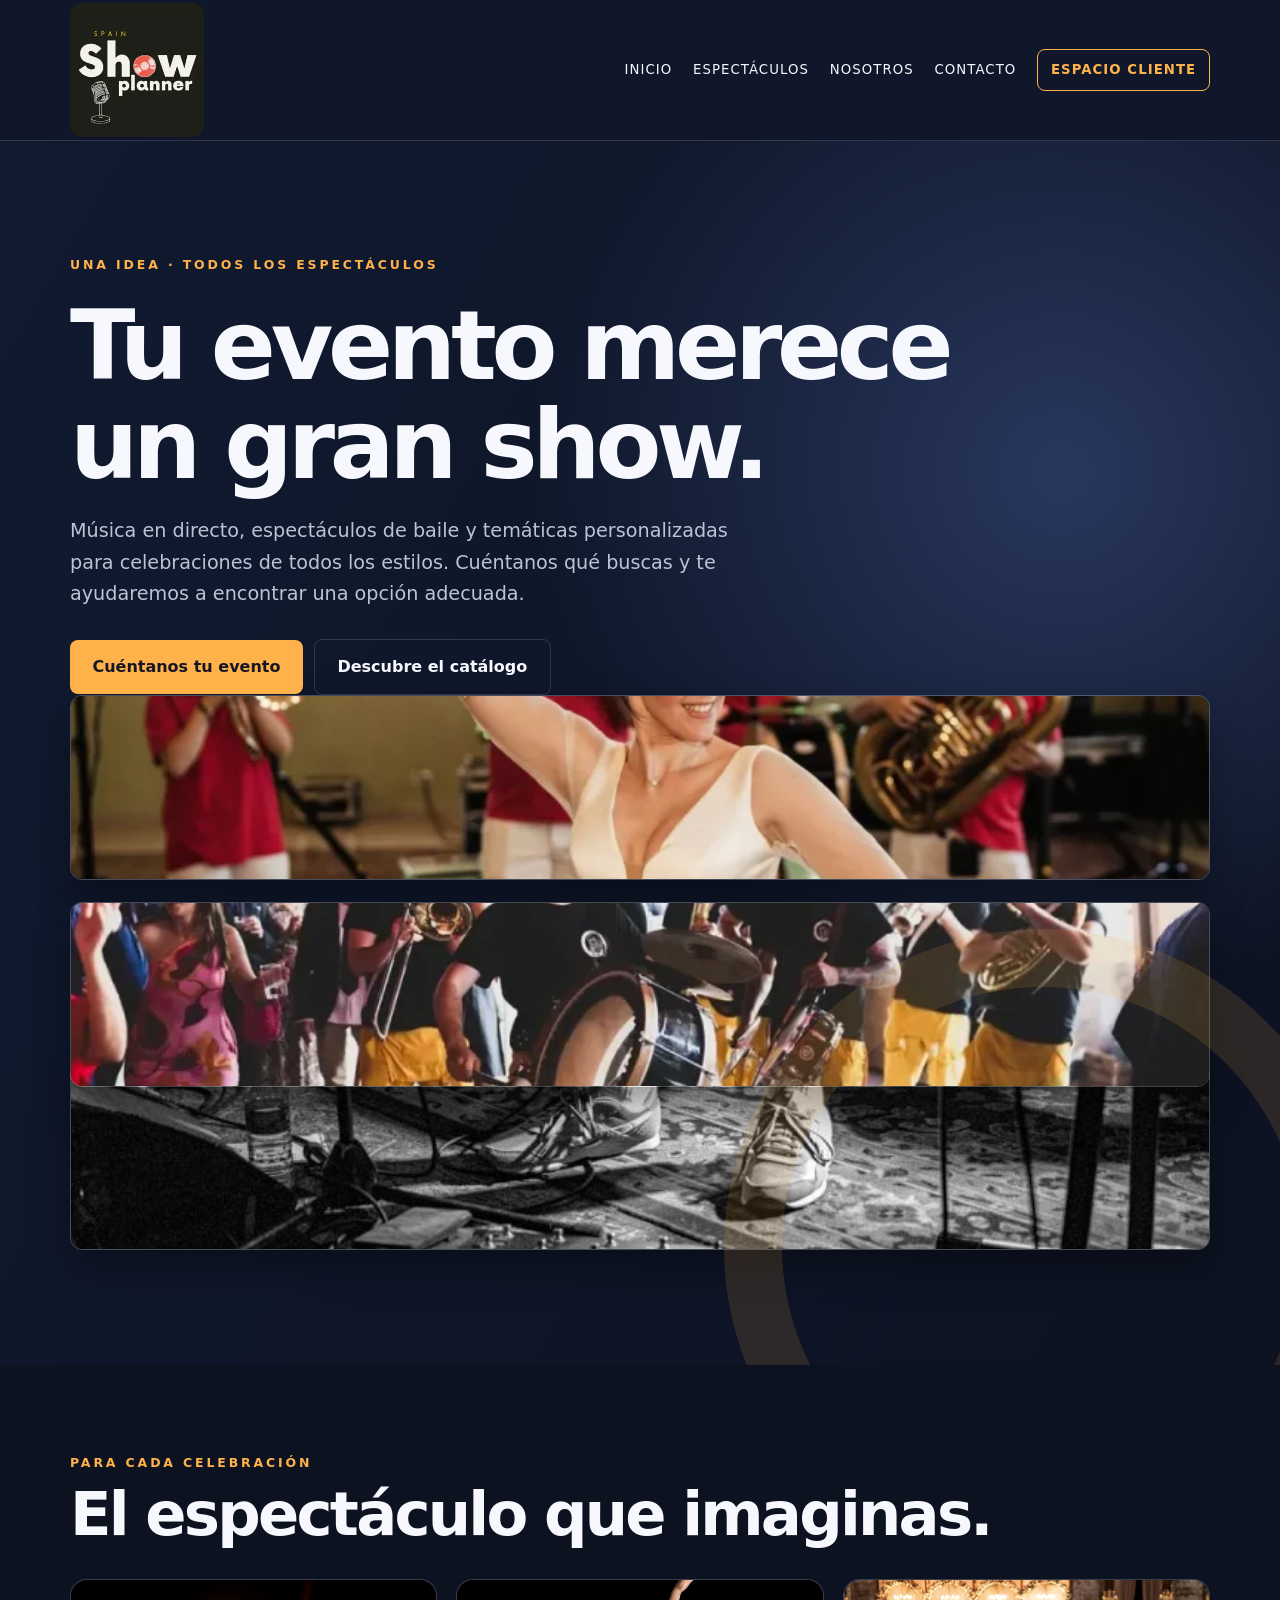
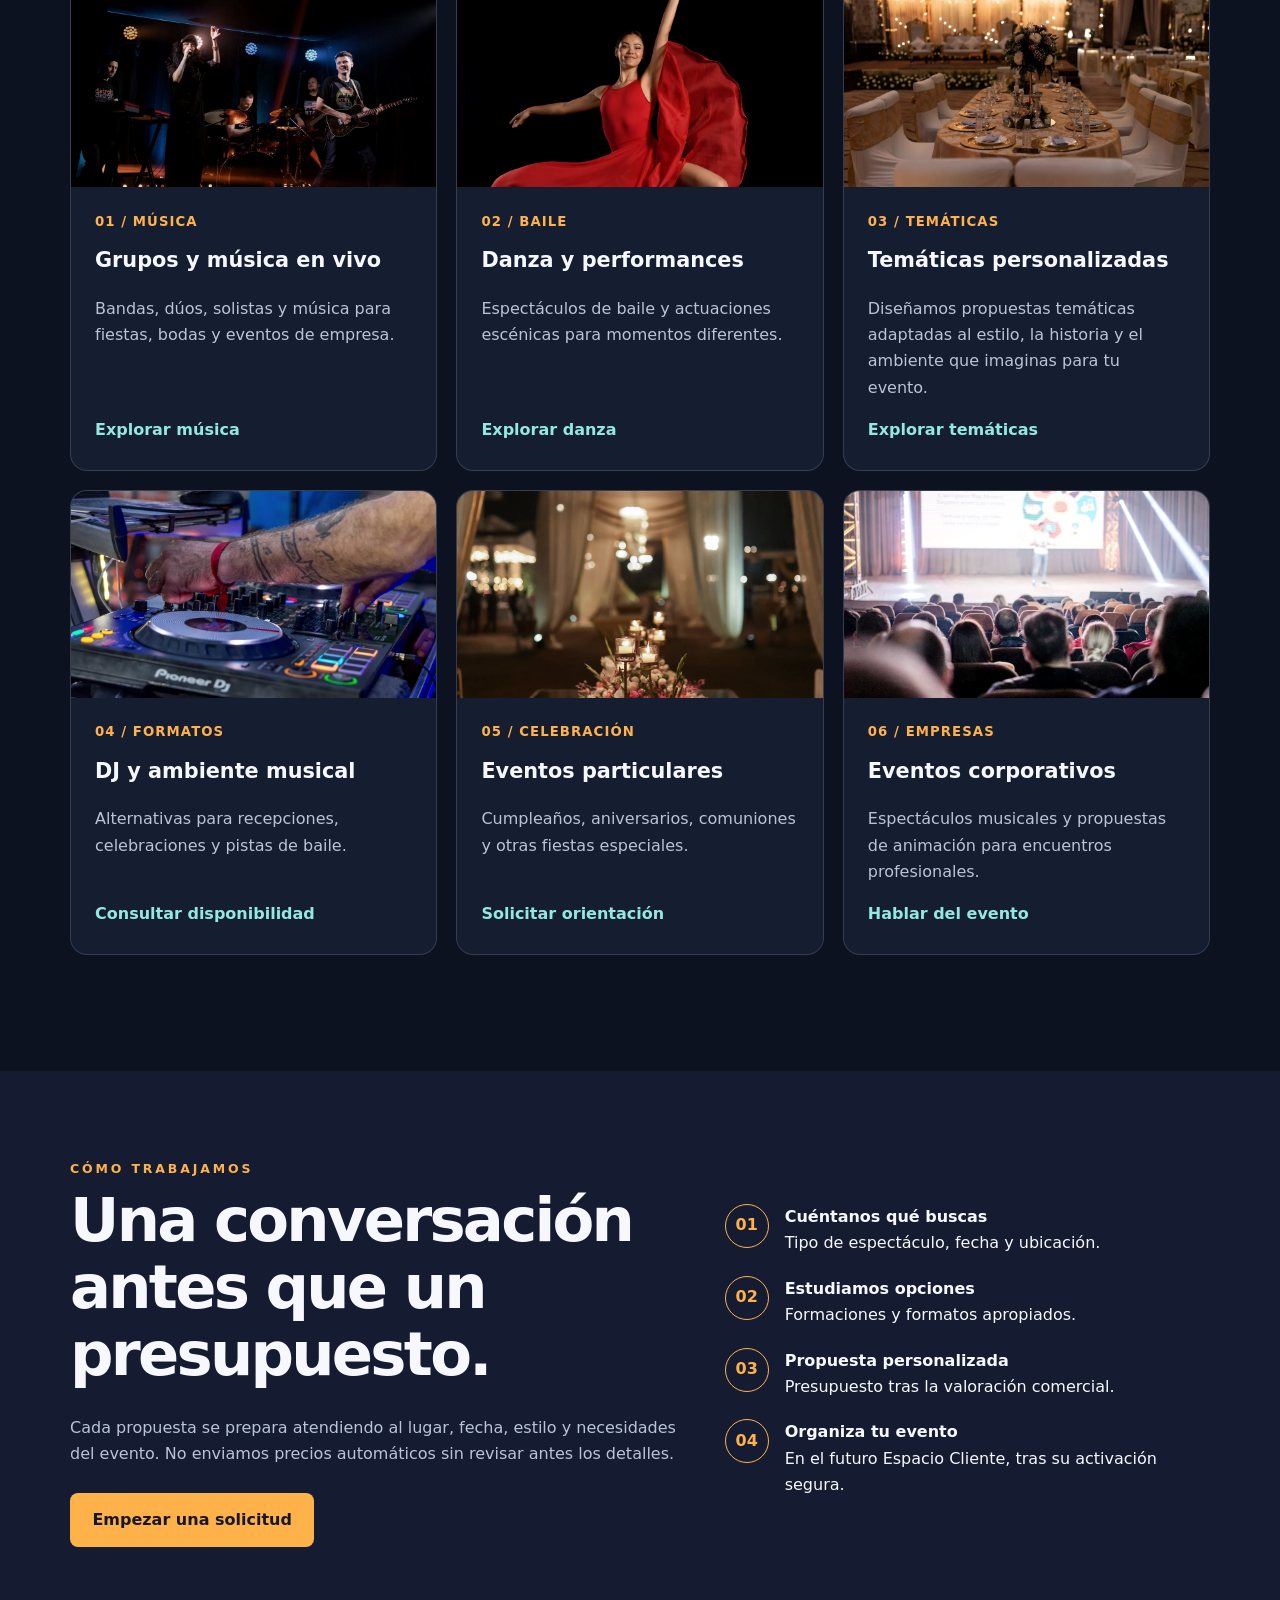
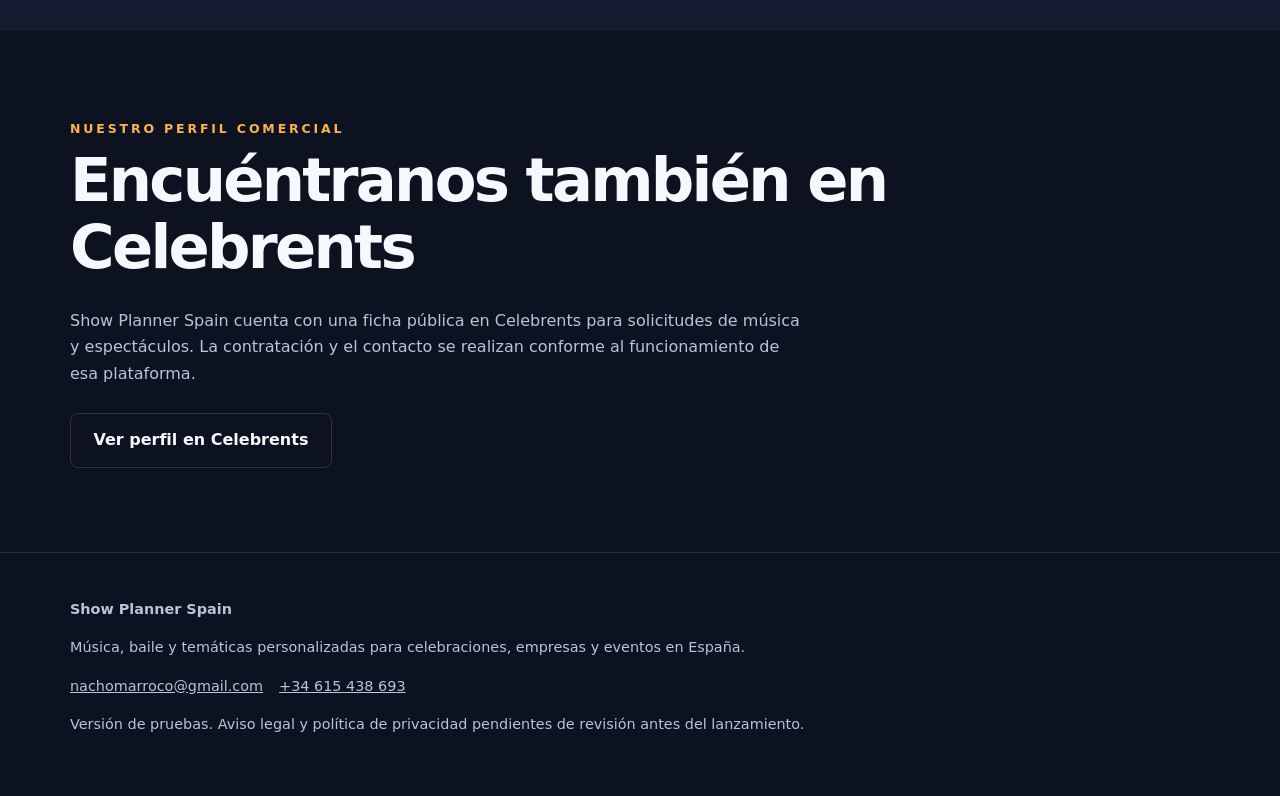
==== commit 1ce82b8b: "Use locally optimized photos for all six service cards on homepage and catalogue" ====
--- a/index.html
+++ b/index.html
@@ -1 +1 @@
-<!doctype html><html lang="es"><head><meta charset="utf-8"><meta name="viewport" content="width=device-width,initial-scale=1"><meta name="robots" content="noindex,nofollow"><meta name="theme-color" content="#0d1221"><meta name="description" content="Show Planner Spain: agencia de música, baile y temáticas personalizadas para eventos en España."><title>Música, baile y temáticas personalizadas para eventos | Show Planner Spain</title><link rel="icon" type="image/png" href="assets/logo-color.svg"><link rel="stylesheet" href="styles.css"></head><body><a class="skip" href="#contenido">Saltar al contenido</a><header class="top"><div class="wrap nav"><a class="mark" href="index.html" aria-label="Show Planner Spain · Ir al inicio"><img class="brand-logo" src="assets/logo-color.svg" alt="Show Planner Spain" width="124" height="124"></a><nav class="menu" aria-label="Navegación principal"><a href="index.html" aria-current="page">Inicio</a><a href="catalogo.html">Espectáculos</a><a href="quienes-somos.html">Nosotros</a><a href="contacto.html">Contacto</a><a class="client" href="espacio-cliente.html">Espacio Cliente</a></nav></div></header><main id="contenido"><section class="hero"><div class="wrap"><span class="eyebrow">Una idea · Todos los espectáculos</span><h1>Tu evento merece un gran show.</h1><p>Música en directo, espectáculos de baile y temáticas personalizadas para celebraciones de todos los estilos. Cuéntanos qué buscas y te ayudaremos a encontrar una opción adecuada.</p><a class="btn" href="contacto.html">Cuéntanos tu evento</a><a class="btn outline" href="catalogo.html">Descubre el catálogo</a><div class="hero-images" aria-label="Fotografías procedentes de la web original Show Planner Spain"><img src="assets/espectaculo-01.webp" alt="Fotografía de un espectáculo en Show Planner Spain" loading="lazy"><img src="assets/espectaculo-02.webp" alt="Actuación musical de la galería de Show Planner Spain" loading="lazy"><img src="assets/espectaculo-03.jpg" alt="Imagen del catálogo original de Show Planner Spain" loading="lazy"></div></div></section><section class="section" id="catalogo"><div class="wrap"><span class="eyebrow">Para cada celebración</span><h2>El espectáculo que imaginas.</h2><div class="grid"><article class="card service-card"><img class="service-photo" src="https://images.pexels.com/photos/2801993/pexels-photo-2801993.jpeg?auto=compress&cs=tinysrgb&w=960" alt="Grupo de música en directo actuando sobre un escenario iluminado" loading="lazy" decoding="async" width="960" height="640"><div class="service-card-content"><strong>01 / MÚSICA</strong><h3>Grupos y música en vivo</h3><p>Bandas, dúos, solistas y música para fiestas, bodas y eventos de empresa.</p><a href="catalogo.html#musica">Explorar música</a></div></article><article class="card service-card"><img class="service-photo" src="https://images.pexels.com/photos/29865117/pexels-photo-29865117.jpeg?auto=compress&cs=tinysrgb&w=960" alt="Bailarina con vestido rojo en una actuación de danza" loading="lazy" decoding="async" width="960" height="640"><div class="service-card-content"><strong>02 / BAILE</strong><h3>Danza y performances</h3><p>Espectáculos de baile y actuaciones escénicas para momentos diferentes.</p><a href="catalogo.html#danza">Explorar danza</a></div></article><article class="card service-card"><img class="service-photo" src="https://images.pexels.com/photos/35042459/pexels-photo-35042459.jpeg?auto=compress&cs=tinysrgb&w=960" alt="Espacio ambientado para un evento temático personalizado" loading="lazy" decoding="async" width="960" height="640"><div class="service-card-content"><strong>03 / TEMÁTICAS</strong><h3>Temáticas personalizadas</h3><p>Diseñamos propuestas temáticas adaptadas al estilo, la historia y el ambiente que imaginas para tu evento.</p><a href="catalogo.html#fiestas">Explorar temáticas</a></div></article><article class="card service-card"><img class="service-photo" src="https://images.pexels.com/photos/35243129/pexels-photo-35243129.jpeg?auto=compress&cs=tinysrgb&w=960" alt="DJ mezclando música en una celebración con iluminación escénica" loading="lazy" decoding="async" width="960" height="640"><div class="service-card-content"><strong>04 / FORMATOS</strong><h3>DJ y ambiente musical</h3><p>Alternativas para recepciones, celebraciones y pistas de baile.</p><a href="contacto.html">Consultar disponibilidad</a></div></article><article class="card service-card"><img class="service-photo" src="https://images.pexels.com/photos/37572680/pexels-photo-37572680.jpeg?auto=compress&cs=tinysrgb&w=960" alt="Decoración de una celebración especial con luces y detalles festivos" loading="lazy" decoding="async" width="960" height="640"><div class="service-card-content"><strong>05 / CELEBRACIÓN</strong><h3>Eventos particulares</h3><p>Cumpleaños, aniversarios, comuniones y otras fiestas especiales.</p><a href="contacto.html">Solicitar orientación</a></div></article><article class="card service-card"><img class="service-photo" src="https://images.pexels.com/photos/17315427/pexels-photo-17315427.jpeg?auto=compress&cs=tinysrgb&w=960" alt="Salón preparado para un evento de empresa con iluminación y escenario" loading="lazy" decoding="async" width="960" height="640"><div class="service-card-content"><strong>06 / EMPRESAS</strong><h3>Eventos corporativos</h3><p>Espectáculos musicales y propuestas de animación para encuentros profesionales.</p><a href="contacto.html">Hablar del evento</a></div></article></div></div></section><section class="section soft"><div class="wrap two"><div><span class="eyebrow">Cómo trabajamos</span><h2>Una conversación antes que un presupuesto.</h2><p class="lead">Cada propuesta se prepara atendiendo al lugar, fecha, estilo y necesidades del evento. No enviamos precios automáticos sin revisar antes los detalles.</p><a class="btn" href="contacto.html">Empezar una solicitud</a></div><div class="steps"><div class="step"><div><strong>Cuéntanos qué buscas</strong><br>Tipo de espectáculo, fecha y ubicación.</div></div><div class="step"><div><strong>Estudiamos opciones</strong><br>Formaciones y formatos apropiados.</div></div><div class="step"><div><strong>Propuesta personalizada</strong><br>Presupuesto tras la valoración comercial.</div></div><div class="step"><div><strong>Organiza tu evento</strong><br>En el futuro Espacio Cliente, tras su activación segura.</div></div></div></div></section><section class="section"><div class="wrap"><span class="eyebrow">Nuestro perfil comercial</span><h2>Encuéntranos también en Celebrents</h2><p class="lead">Show Planner Spain cuenta con una ficha pública en Celebrents para solicitudes de música y espectáculos. La contratación y el contacto se realizan conforme al funcionamiento de esa plataforma.</p><a class="btn outline" href="https://www.celebrents.es/show-planner-spain-139260/" target="_blank" rel="noopener noreferrer">Ver perfil en Celebrents</a></div></section></main><footer class="footer"><div class="wrap"><strong>Show Planner Spain</strong><p>Música, baile y temáticas personalizadas para celebraciones, empresas y eventos en España.</p><p><a href="mailto:nachomarroco@gmail.com">nachomarroco@gmail.com</a><a href="tel:+34615438693">+34 615 438 693</a></p><p>Versión de pruebas. Aviso legal y política de privacidad pendientes de revisión antes del lanzamiento.</p></div></footer></body></html>+<!doctype html><html lang="es"><head><meta charset="utf-8"><meta name="viewport" content="width=device-width,initial-scale=1"><meta name="robots" content="noindex,nofollow"><meta name="theme-color" content="#0d1221"><meta name="description" content="Show Planner Spain: agencia de música, baile y temáticas personalizadas para eventos en España."><title>Música, baile y temáticas personalizadas para eventos | Show Planner Spain</title><link rel="icon" type="image/png" href="assets/logo-color.svg"><link rel="stylesheet" href="styles.css"></head><body><a class="skip" href="#contenido">Saltar al contenido</a><header class="top"><div class="wrap nav"><a class="mark" href="index.html" aria-label="Show Planner Spain · Ir al inicio"><img class="brand-logo" src="assets/logo-color.svg" alt="Show Planner Spain" width="124" height="124"></a><nav class="menu" aria-label="Navegación principal"><a href="index.html" aria-current="page">Inicio</a><a href="catalogo.html">Espectáculos</a><a href="quienes-somos.html">Nosotros</a><a href="contacto.html">Contacto</a><a class="client" href="espacio-cliente.html">Espacio Cliente</a></nav></div></header><main id="contenido"><section class="hero"><div class="wrap"><span class="eyebrow">Una idea · Todos los espectáculos</span><h1>Tu evento merece un gran show.</h1><p>Música en directo, espectáculos de baile y temáticas personalizadas para celebraciones de todos los estilos. Cuéntanos qué buscas y te ayudaremos a encontrar una opción adecuada.</p><a class="btn" href="contacto.html">Cuéntanos tu evento</a><a class="btn outline" href="catalogo.html">Descubre el catálogo</a><div class="hero-images" aria-label="Fotografías procedentes de la web original Show Planner Spain"><img src="assets/espectaculo-01.webp" alt="Fotografía de un espectáculo en Show Planner Spain" loading="lazy"><img src="assets/espectaculo-02.webp" alt="Actuación musical de la galería de Show Planner Spain" loading="lazy"><img src="assets/espectaculo-03.jpg" alt="Imagen del catálogo original de Show Planner Spain" loading="lazy"></div></div></section><section class="section" id="catalogo"><div class="wrap"><span class="eyebrow">Para cada celebración</span><h2>El espectáculo que imaginas.</h2><div class="grid"><article class="card service-card"><img class="service-photo" src="assets/service-01.webp" alt="Grupo de música en directo actuando sobre un escenario iluminado" loading="lazy" decoding="async" width="960" height="640"><div class="service-card-content"><strong>01 / MÚSICA</strong><h3>Grupos y música en vivo</h3><p>Bandas, dúos, solistas y música para fiestas, bodas y eventos de empresa.</p><a href="catalogo.html#musica">Explorar música</a></div></article><article class="card service-card"><img class="service-photo" src="assets/service-02.webp" alt="Bailarina con vestido rojo en una actuación de danza" loading="lazy" decoding="async" width="960" height="640"><div class="service-card-content"><strong>02 / BAILE</strong><h3>Danza y performances</h3><p>Espectáculos de baile y actuaciones escénicas para momentos diferentes.</p><a href="catalogo.html#danza">Explorar danza</a></div></article><article class="card service-card"><img class="service-photo" src="assets/service-03.webp" alt="Espacio ambientado para un evento temático personalizado" loading="lazy" decoding="async" width="960" height="640"><div class="service-card-content"><strong>03 / TEMÁTICAS</strong><h3>Temáticas personalizadas</h3><p>Diseñamos propuestas temáticas adaptadas al estilo, la historia y el ambiente que imaginas para tu evento.</p><a href="catalogo.html#fiestas">Explorar temáticas</a></div></article><article class="card service-card"><img class="service-photo" src="assets/service-04.webp" alt="DJ mezclando música en una celebración con iluminación escénica" loading="lazy" decoding="async" width="960" height="640"><div class="service-card-content"><strong>04 / FORMATOS</strong><h3>DJ y ambiente musical</h3><p>Alternativas para recepciones, celebraciones y pistas de baile.</p><a href="contacto.html">Consultar disponibilidad</a></div></article><article class="card service-card"><img class="service-photo" src="assets/service-05.webp" alt="Decoración de una celebración especial con luces y detalles festivos" loading="lazy" decoding="async" width="960" height="640"><div class="service-card-content"><strong>05 / CELEBRACIÓN</strong><h3>Eventos particulares</h3><p>Cumpleaños, aniversarios, comuniones y otras fiestas especiales.</p><a href="contacto.html">Solicitar orientación</a></div></article><article class="card service-card"><img class="service-photo" src="assets/service-06.webp" alt="Salón preparado para un evento de empresa con iluminación y escenario" loading="lazy" decoding="async" width="960" height="640"><div class="service-card-content"><strong>06 / EMPRESAS</strong><h3>Eventos corporativos</h3><p>Espectáculos musicales y propuestas de animación para encuentros profesionales.</p><a href="contacto.html">Hablar del evento</a></div></article></div></div></section><section class="section soft"><div class="wrap two"><div><span class="eyebrow">Cómo trabajamos</span><h2>Una conversación antes que un presupuesto.</h2><p class="lead">Cada propuesta se prepara atendiendo al lugar, fecha, estilo y necesidades del evento. No enviamos precios automáticos sin revisar antes los detalles.</p><a class="btn" href="contacto.html">Empezar una solicitud</a></div><div class="steps"><div class="step"><div><strong>Cuéntanos qué buscas</strong><br>Tipo de espectáculo, fecha y ubicación.</div></div><div class="step"><div><strong>Estudiamos opciones</strong><br>Formaciones y formatos apropiados.</div></div><div class="step"><div><strong>Propuesta personalizada</strong><br>Presupuesto tras la valoración comercial.</div></div><div class="step"><div><strong>Organiza tu evento</strong><br>En el futuro Espacio Cliente, tras su activación segura.</div></div></div></div></section><section class="section"><div class="wrap"><span class="eyebrow">Nuestro perfil comercial</span><h2>Encuéntranos también en Celebrents</h2><p class="lead">Show Planner Spain cuenta con una ficha pública en Celebrents para solicitudes de música y espectáculos. La contratación y el contacto se realizan conforme al funcionamiento de esa plataforma.</p><a class="btn outline" href="https://www.celebrents.es/show-planner-spain-139260/" target="_blank" rel="noopener noreferrer">Ver perfil en Celebrents</a></div></section></main><footer class="footer"><div class="wrap"><strong>Show Planner Spain</strong><p>Música, baile y temáticas personalizadas para celebraciones, empresas y eventos en España.</p><p><a href="mailto:nachomarroco@gmail.com">nachomarroco@gmail.com</a><a href="tel:+34615438693">+34 615 438 693</a></p><p>Versión de pruebas. Aviso legal y política de privacidad pendientes de revisión antes del lanzamiento.</p></div></footer></body></html>
